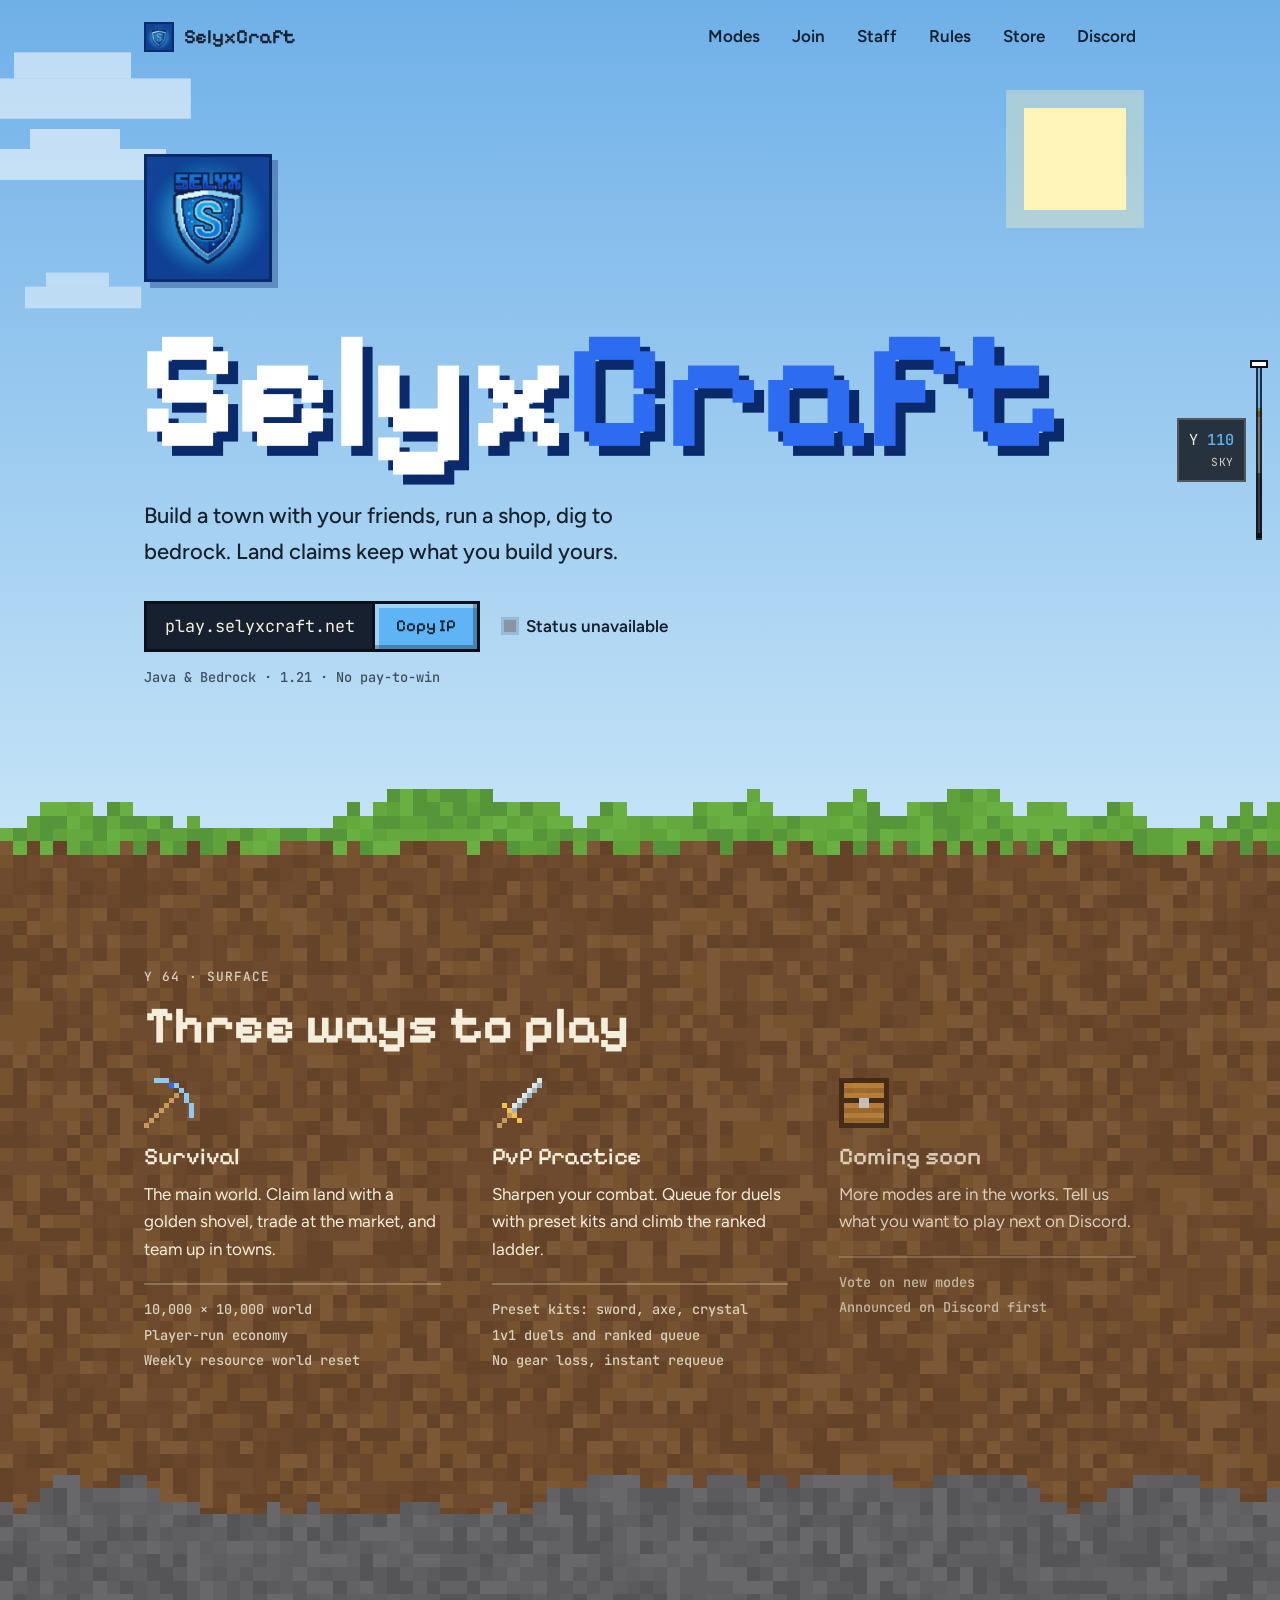
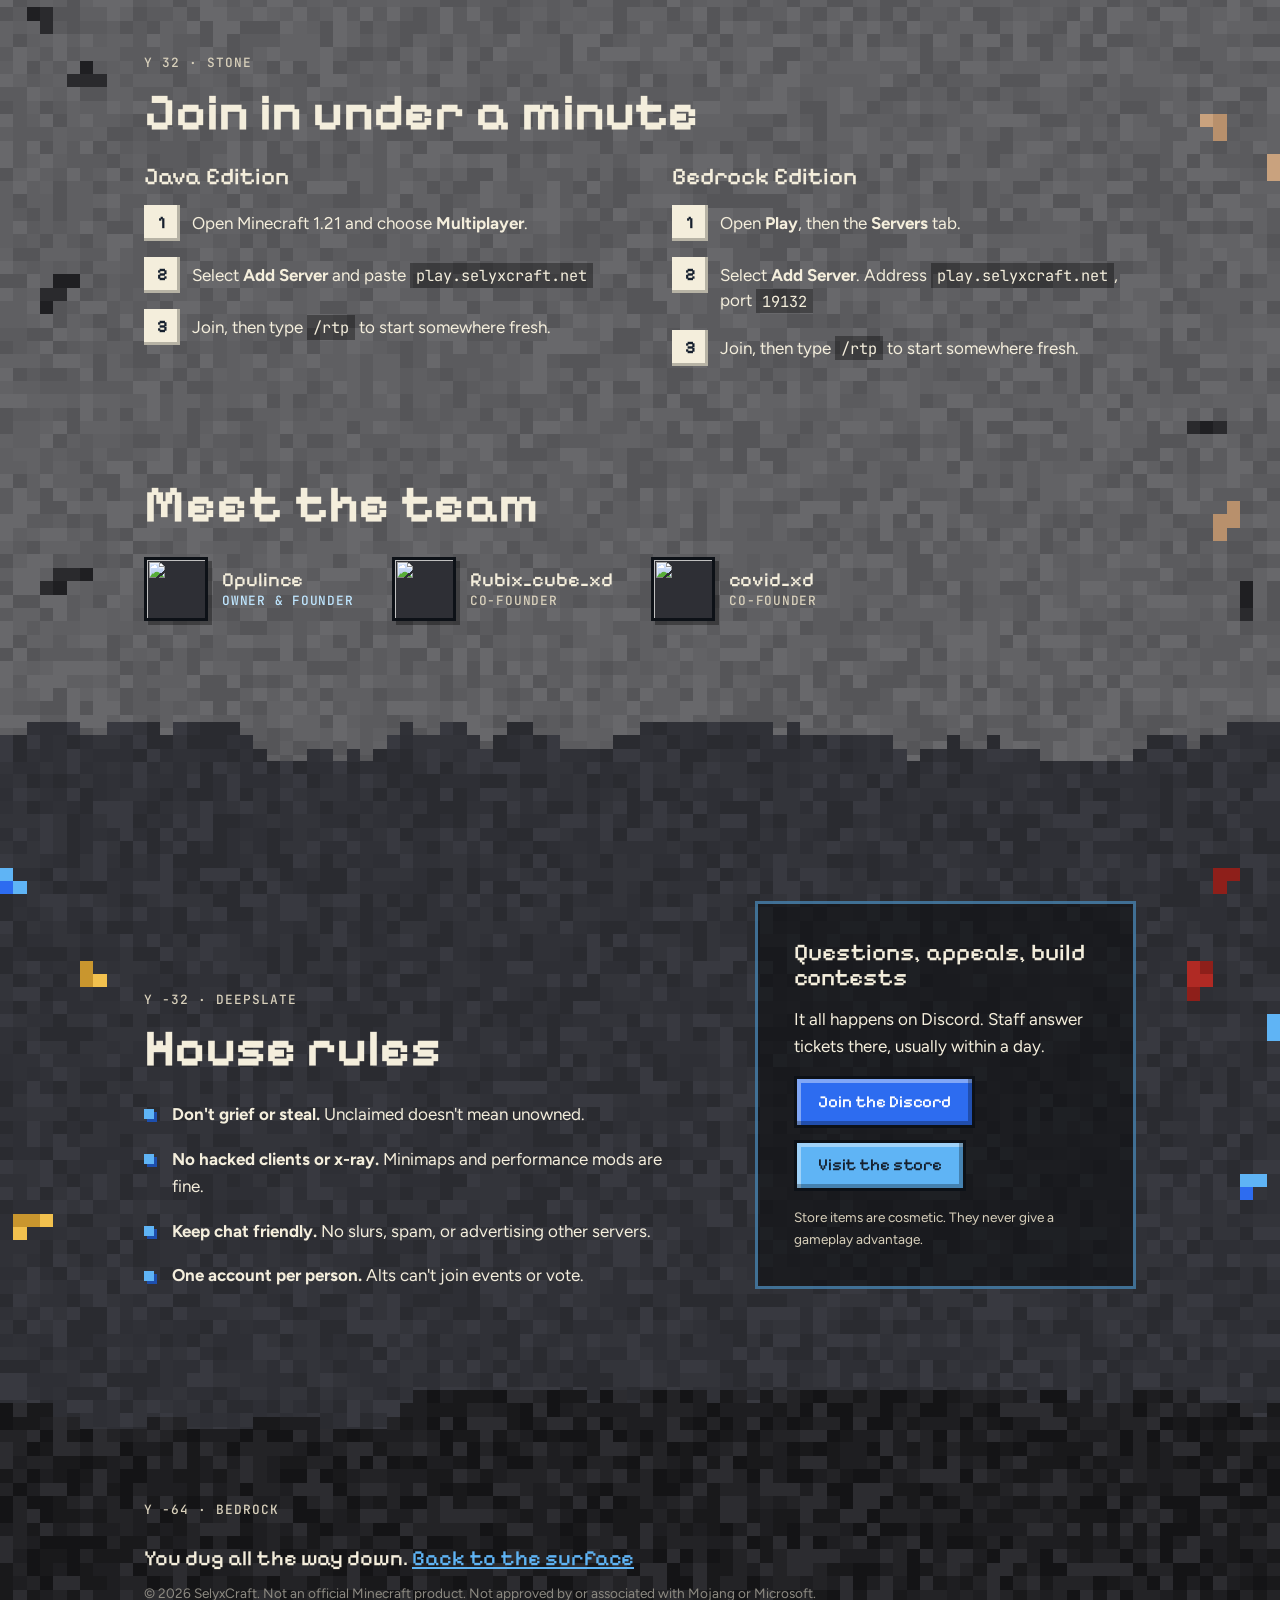
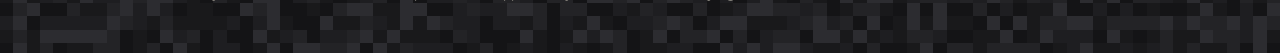
==== index.html @ 406d1742 "SelyxCraft website: layered dig design, modes, join steps, staff, rules, Discord and store links" ====
<!doctype html>
<html lang="en">
<head>
  <meta charset="utf-8">
  <meta name="viewport" content="width=device-width, initial-scale=1">
  <title>SelyxCraft</title>
  <meta name="description" content="SelyxCraft is a Minecraft survival server with land claims, player shops, creative plots and weekly events. Java and Bedrock.">
  <link rel="preconnect" href="https://fonts.googleapis.com">
  <link rel="preconnect" href="https://fonts.gstatic.com" crossorigin>
  <link href="https://fonts.googleapis.com/css2?family=Figtree:wght@400;500;600&family=JetBrains+Mono:wght@500&family=Pixelify+Sans:wght@500;700&display=swap" rel="stylesheet">
  <link rel="icon" href="assets/logo.webp" type="image/webp">
  <link rel="stylesheet" href="styles.css">
</head>
<body>
  <a class="skip" href="#modes">Skip to content</a>

  <aside class="depth" aria-hidden="true">
    <div class="depth-readout">
      <span class="depth-y">Y <b id="depthY">110</b></span>
      <span class="depth-name" id="depthName">Sky</span>
    </div>
    <div class="depth-track"><span class="depth-marker" id="depthMarker"></span></div>
  </aside>

  <header class="sky" data-stop="Sky" data-y-from="110" data-y-to="64">
    <div class="sun" aria-hidden="true"></div>
    <div class="cloud c1" aria-hidden="true"></div>
    <div class="cloud c2" aria-hidden="true"></div>
    <div class="cloud c3" aria-hidden="true"></div>

    <nav class="nav wrap" aria-label="Main">
      <a class="brand" href="#top"><img class="brand-logo" src="assets/logo.webp" alt="" width="28" height="28" onerror="this.replaceWith(Object.assign(document.createElement('span'),{className:'brand-block'}))">SelyxCraft</a>
      <ul>
        <li class="hide-sm"><a href="#modes">Modes</a></li>
        <li class="hide-sm"><a href="#join">Join</a></li>
        <li class="hide-sm"><a href="#staff">Staff</a></li>
        <li class="hide-sm"><a href="#rules">Rules</a></li>
        <li class="hide-sm"><a data-store href="#">Store</a></li>
        <li><a data-discord href="#">Discord</a></li>
      </ul>
    </nav>

    <div class="hero wrap" id="top">
      <img class="hero-logo" src="assets/logo.webp" alt="SelyxCraft shield logo" width="1024" height="1024">
      <h1 class="title">Selyx<span>Craft</span></h1>
      <p class="lede">Build a town with your friends, run a shop, dig to bedrock. Land claims keep what you build yours.</p>

      <div class="ip-row">
        <div class="ip" role="group" aria-label="Server address">
          <code data-ip>play.selyxcraft.net</code>
          <button class="btn btn-diamond" data-copy type="button">Copy IP</button>
        </div>
        <p class="status" id="status"><span class="dot" aria-hidden="true"></span><span id="statusText">Checking server…</span></p>
      </div>
      <p class="meta">Java &amp; Bedrock · 1.21 · No pay-to-win</p>
    </div>
  </header>

  <main>
    <section class="layer" data-layer="dirt" data-stop="Grass &amp; dirt" data-y-from="64" data-y-to="56" id="modes">
      <div class="wrap">
        <p class="eyebrow">Y 64 · Surface</p>
        <h2>Three ways to play</h2>
        <div class="modes">
          <article class="mode">
            <canvas class="icon" data-icon="pick" width="10" height="10" aria-hidden="true"></canvas>
            <h3>Survival</h3>
            <p>The main world. Claim land with a golden shovel, trade at the market, and team up in towns.</p>
            <ul class="facts">
              <li>10,000 × 10,000 world</li>
              <li>Player-run economy</li>
              <li>Weekly resource world reset</li>
            </ul>
          </article>
          <article class="mode">
            <canvas class="icon" data-icon="sword" width="10" height="10" aria-hidden="true"></canvas>
            <h3>PvP Practice</h3>
            <p>Sharpen your combat. Queue for duels with preset kits and climb the ranked ladder.</p>
            <ul class="facts">
              <li>Preset kits: sword, axe, crystal</li>
              <li>1v1 duels and ranked queue</li>
              <li>No gear loss, instant requeue</li>
            </ul>
          </article>
          <article class="mode mode-soon">
            <canvas class="icon" data-icon="chest" width="10" height="10" aria-hidden="true"></canvas>
            <h3>Coming soon</h3>
            <p>More modes are in the works. Tell us what you want to play next on Discord.</p>
            <ul class="facts">
              <li>Vote on new modes</li>
              <li>Announced on Discord first</li>
            </ul>
          </article>
        </div>
      </div>
    </section>

    <section class="layer" data-layer="stone" data-stop="Stone" data-y-from="56" data-y-to="0" id="join">
      <div class="wrap">
        <p class="eyebrow">Y 32 · Stone</p>
        <h2>Join in under a minute</h2>
        <div class="join">
          <div class="edition">
            <h3>Java Edition</h3>
            <ol class="steps">
              <li><span>Open Minecraft 1.21 and choose <strong>Multiplayer</strong>.</span></li>
              <li><span>Select <strong>Add Server</strong> and paste <code data-ip>play.selyxcraft.net</code></span></li>
              <li><span>Join, then type <code>/rtp</code> to start somewhere fresh.</span></li>
            </ol>
          </div>
          <div class="edition">
            <h3>Bedrock Edition</h3>
            <ol class="steps">
              <li><span>Open <strong>Play</strong>, then the <strong>Servers</strong> tab.</span></li>
              <li><span>Select <strong>Add Server</strong>. Address <code data-ip>play.selyxcraft.net</code>, port <code data-port>19132</code></span></li>
              <li><span>Join, then type <code>/rtp</code> to start somewhere fresh.</span></li>
            </ol>
          </div>
        </div>

        <div class="staff" id="staff">
          <h2>Meet the team</h2>
          <ul class="staff-list" id="staffList"></ul>
        </div>
      </div>
    </section>

    <section class="layer" data-layer="deepslate" data-stop="Deepslate" data-y-from="0" data-y-to="-59" id="rules">
      <div class="wrap rules-grid">
        <div>
          <p class="eyebrow">Y -32 · Deepslate</p>
          <h2>House rules</h2>
          <ul class="rules">
            <li><strong>Don't grief or steal.</strong> Unclaimed doesn't mean unowned.</li>
            <li><strong>No hacked clients or x-ray.</strong> Minimaps and performance mods are fine.</li>
            <li><strong>Keep chat friendly.</strong> No slurs, spam, or advertising other servers.</li>
            <li><strong>One account per person.</strong> Alts can't join events or vote.</li>
          </ul>
        </div>
        <div class="discord">
          <h3>Questions, appeals, build contests</h3>
          <p>It all happens on Discord. Staff answer tickets there, usually within a day.</p>
          <p class="discord-count" id="discordCount" hidden></p>
          <div class="cta-row">
            <a class="btn btn-gold" data-discord href="#">Join the Discord</a>
            <a class="btn btn-diamond" data-store href="#">Visit the store</a>
          </div>
          <p class="store-note">Store items are cosmetic. They never give a gameplay advantage.</p>
        </div>
      </div>
    </section>
  </main>

  <footer class="layer" data-layer="bedrock" data-stop="Bedrock" data-y-from="-59" data-y-to="-64">
    <div class="wrap footer">
      <p class="eyebrow">Y -64 · Bedrock</p>
      <p class="bottom">You dug all the way down. <a href="#top">Back to the surface</a></p>
      <p class="legal">© 2026 SelyxCraft. Not an official Minecraft product. Not approved by or associated with Mojang or Microsoft.</p>
    </div>
  </footer>

  <script src="script.js"></script>
</body>
</html>
---- styles.css ----
:root {
  --sky-top: #6fb0e8;
  --sky-bottom: #c4e3f7;
  --ink: #16202e;
  --cream: #f4eedc;
  --cream-dim: #d9d1bc;
  --grass: #5fa23a;
  --dirt: #6e4b2e;
  --stone: #5b5b5e;
  --deepslate: #2e2f35;
  --bedrock: #19191b;
  --diamond: #5fb4f5;
  --gold: #2d6cf0;
  --ice: #bfe6ff;
  --navy: #0b2a6b;

  --f-display: "Pixelify Sans", ui-monospace, monospace;
  --f-body: "Figtree", system-ui, sans-serif;
  --f-mono: "JetBrains Mono", ui-monospace, monospace;

  --cell: calc(100vw / 96);
  --gutter: clamp(16px, 5vw, 64px);
}

*, *::before, *::after { box-sizing: border-box; }

html { scroll-behavior: smooth; }

body {
  margin: 0;
  background: var(--bedrock);
  color: var(--cream);
  font: 400 1.0625rem/1.6 var(--f-body);
  -webkit-font-smoothing: antialiased;
  overflow-x: hidden;
}

h1, h2, h3 { font-family: var(--f-display); font-weight: 700; line-height: 1.05; margin: 0; }
h2 { font-size: clamp(2rem, 5vw, 3.25rem); margin-bottom: 1.5rem; }
h3 { font-size: 1.5rem; font-weight: 500; }
p { margin: 0; }
a { color: inherit; }
code {
  font-family: var(--f-mono);
  font-size: 0.9em;
  background: rgba(0, 0, 0, 0.35);
  padding: 0.1em 0.4em;
  white-space: nowrap;
}

:focus-visible { outline: 3px solid var(--ice); outline-offset: 3px; }

.wrap { width: min(1120px, 100%); margin-inline: auto; padding-inline: var(--gutter); }

.skip {
  position: absolute; left: 12px; top: -60px; z-index: 50;
  background: var(--ice); color: var(--ink); padding: 8px 14px; font-weight: 600;
}
.skip:focus { top: 12px; }

/* ---------- Buttons: flat block with a pixel bevel ---------- */
.btn {
  display: inline-block;
  font: 500 1.05rem/1 var(--f-display);
  color: var(--ink);
  text-decoration: none;
  padding: 0.85em 1.25em;
  border: 3px solid #0d1117;
  cursor: pointer;
  box-shadow: inset -4px -4px 0 rgba(0, 0, 0, 0.28), inset 4px 4px 0 rgba(255, 255, 255, 0.4);
  transition: filter 0.12s;
}
.btn:hover { filter: brightness(1.08); }
.btn:active { box-shadow: inset 4px 4px 0 rgba(0, 0, 0, 0.28), inset -4px -4px 0 rgba(255, 255, 255, 0.25); }
.btn-diamond { background: var(--diamond); }
.btn-gold { background: var(--gold); color: #fff; }

/* ---------- Sky / hero ---------- */
.sky {
  position: relative;
  min-height: 92vh;
  min-height: 92svh;
  display: flex;
  flex-direction: column;
  color: var(--ink);
  background: linear-gradient(to bottom, var(--sky-top), var(--sky-bottom));
  overflow: hidden;
  padding-bottom: calc(var(--cell) * 6);
}

.nav {
  position: relative; z-index: 2;
  display: flex; align-items: center; justify-content: space-between;
  padding-block: 22px;
}
.nav ul { display: flex; gap: clamp(14px, 3vw, 32px); list-style: none; margin: 0; padding: 0; }
.nav a { font-weight: 600; text-decoration: none; }
.nav ul a:hover { text-decoration: underline; text-underline-offset: 4px; text-decoration-thickness: 2px; }
.brand { display: flex; align-items: center; gap: 10px; font: 700 1.25rem var(--f-display); }
.brand-logo { width: 30px; height: 30px; border: 2px solid var(--navy); }

.hero-logo {
  display: block;
  width: clamp(88px, 10vw, 132px); height: auto;
  border: 3px solid var(--navy);
  box-shadow: 6px 6px 0 rgba(11, 42, 107, 0.35);
  margin-bottom: 1.25rem;
}
.brand-block {
  width: 20px; height: 20px;
  background: linear-gradient(to bottom, var(--grass) 0 35%, var(--dirt) 35%);
  box-shadow: inset -3px -3px 0 rgba(0, 0, 0, 0.25);
}

.hero { position: relative; z-index: 2; margin-block: auto; padding-block: 5vh 3vh; }

.title {
  font-size: clamp(3.75rem, 14vw, 10.5rem);
  letter-spacing: -0.01em;
  color: #fff;
  text-shadow: 0.06em 0.06em 0 var(--navy);
  margin-left: -0.04em;
}
.title span { color: var(--gold); text-shadow: 0.06em 0.06em 0 var(--navy); }

.lede { font-size: clamp(1.125rem, 2.2vw, 1.375rem); font-weight: 500; max-width: 34ch; margin-top: 1.25rem; }

.ip-row { display: flex; flex-wrap: wrap; align-items: center; gap: 14px 24px; margin-top: 2rem; }
.ip { display: flex; border: 3px solid #0d1117; background: var(--ink); }
.ip code {
  background: none; color: var(--cream);
  font-size: 1.05rem;
  padding: 0 1.1rem;
  display: flex; align-items: center;
}
.ip .btn { border-width: 0 0 0 3px; }

.status { display: flex; align-items: center; gap: 10px; font-weight: 600; }
.dot { width: 12px; height: 12px; background: #8a94a3; box-shadow: 0 0 0 3px rgba(22, 32, 46, 0.15); }
.status[data-state="online"] .dot { background: #3fd26b; animation: blink 2s steps(2, jump-none) infinite; }
.status[data-state="offline"] .dot { background: #e0584f; }
@keyframes blink { 50% { opacity: 0.35; } }

.meta { margin-top: 1rem; font: 500 0.85rem var(--f-mono); opacity: 0.75; }

.sun {
  position: absolute; top: 12vh; right: 12vw;
  width: clamp(56px, 8vw, 104px); aspect-ratio: 1;
  background: #fff4b8;
  box-shadow: 0 0 0 clamp(8px, 1.4vw, 18px) rgba(255, 244, 184, 0.35);
}

.cloud {
  position: absolute; left: 0;
  width: clamp(110px, 13vw, 190px); height: clamp(20px, 2.4vw, 34px);
  background: rgba(255, 255, 255, 0.55);
  animation: drift linear infinite;
}
.cloud::before {
  content: ""; position: absolute; left: 18%; top: -65%;
  width: 54%; height: 65%; background: inherit;
}
.c1 { top: 18%; animation-duration: 140s; animation-delay: -30s; }
.c2 { top: 34%; transform: scale(0.7); animation-duration: 190s; animation-delay: -120s; opacity: 0.8; }
.c3 { top: 10%; transform: scale(1.3); animation-duration: 110s; animation-delay: -80s; }
@keyframes drift { from { translate: -260px 0; } to { translate: 100vw 0; } }

/* ---------- Underground layers (textures painted by script.js) ---------- */
.layer {
  position: relative;
  background-repeat: no-repeat;
  background-size: 100% auto;
  image-rendering: pixelated;
  padding-block: clamp(72px, 11vw, 140px);
}
.layer > .wrap { image-rendering: auto; }
[data-layer="dirt"] { background-color: var(--dirt); }
[data-layer="stone"] { background-color: var(--stone); }
[data-layer="deepslate"] { background-color: var(--deepslate); }
[data-layer="bedrock"] { background-color: var(--bedrock); padding-block: 72px 48px; }

.edge {
  position: absolute; left: 0; top: 1px;
  width: 100%; height: auto;
  transform: translateY(-100%);
  image-rendering: pixelated;
  pointer-events: none;
}

.eyebrow {
  font: 500 0.8rem var(--f-mono);
  letter-spacing: 0.08em;
  text-transform: uppercase;
  color: var(--cream-dim);
  margin-bottom: 0.9rem;
}

/* Modes */
.modes { display: grid; grid-template-columns: repeat(3, 1fr); gap: clamp(28px, 4vw, 56px); }
.mode { display: flex; flex-direction: column; gap: 0.75rem; }
.icon { width: 50px; height: 50px; image-rendering: pixelated; margin-bottom: 0.25rem; }
.mode p { max-width: 34ch; }
.facts { list-style: none; margin: 0.5rem 0 0; padding: 0.75rem 0 0; border-top: 2px solid rgba(244, 238, 220, 0.25); }
.facts li { font: 500 0.85rem/1.9 var(--f-mono); color: var(--cream-dim); }

/* Join */
.join { display: grid; grid-template-columns: 1fr 1fr; gap: clamp(28px, 5vw, 72px); }
.edition h3 { margin-bottom: 1rem; }
.steps { list-style: none; counter-reset: step; margin: 0; padding: 0; display: grid; gap: 1rem; }
.steps li { counter-increment: step; display: grid; grid-template-columns: 2.25rem 1fr; gap: 0.75rem; align-items: start; line-height: 1.5; }
.steps li::before {
  content: counter(step);
  font: 700 1.1rem/2.25rem var(--f-display);
  text-align: center;
  width: 2.25rem; height: 2.25rem;
  background: var(--cream); color: var(--ink);
  box-shadow: inset -3px -3px 0 rgba(0, 0, 0, 0.25);
}
.steps li > span { padding-top: 0.35rem; }

.mode-soon { opacity: 0.8; }

/* Staff */
.staff { margin-top: clamp(64px, 9vw, 112px); }
.staff-list { list-style: none; margin: 0; padding: 0; display: flex; flex-wrap: wrap; gap: clamp(20px, 3vw, 40px); }
.staff-card { display: flex; align-items: center; gap: 14px; }
.staff-card img {
  width: 64px; height: 64px;
  image-rendering: pixelated;
  border: 3px solid #0d1117;
  box-shadow: 4px 4px 0 rgba(0, 0, 0, 0.35);
  background: var(--deepslate);
}
.staff-name { font: 500 1.25rem/1.2 var(--f-display); }
.staff-role { font: 500 0.8rem var(--f-mono); color: var(--cream-dim); text-transform: uppercase; letter-spacing: 0.06em; }
.staff-card[data-owner] .staff-role { color: var(--ice); }

/* Rules */
.rules-grid { display: grid; grid-template-columns: 1.4fr 1fr; gap: clamp(36px, 6vw, 96px); align-items: end; }
.rules { list-style: none; margin: 0; padding: 0; display: grid; gap: 1.1rem; }
.rules li { position: relative; padding-left: 1.75rem; max-width: 52ch; }
.rules li::before {
  content: ""; position: absolute; left: 0; top: 0.5em;
  width: 10px; height: 10px; background: var(--diamond);
  box-shadow: 3px 3px 0 #1d4fae;
}
.discord {
  background: rgba(10, 11, 14, 0.55);
  border: 3px solid rgba(95, 180, 245, 0.55);
  padding: clamp(24px, 3vw, 36px);
  display: grid; gap: 1rem; justify-items: start;
}

.cta-row { display: flex; flex-wrap: wrap; gap: 12px; }
.discord-count { font: 500 0.9rem var(--f-mono); color: var(--diamond); }
.store-note { font-size: 0.85rem; color: var(--cream-dim); }

/* Footer */
.footer { display: grid; gap: 0.75rem; }
.bottom { font: 500 1.35rem var(--f-display); }
.bottom a { color: var(--diamond); }
.legal { font-size: 0.85rem; color: #8d8a82; }

/* ---------- Depth meter ---------- */
.depth {
  position: fixed; right: 18px; top: 50%; z-index: 20;
  transform: translateY(-50%);
  display: flex; align-items: center; gap: 10px;
  pointer-events: none;
}
.depth-readout {
  display: grid; justify-items: end; gap: 2px;
  font-family: var(--f-mono);
  background: rgba(13, 17, 23, 0.82);
  color: var(--cream);
  padding: 8px 10px;
  border: 2px solid rgba(244, 238, 220, 0.2);
}
.depth-y { font-size: 0.95rem; }
.depth-y b { color: var(--diamond); font-weight: 500; display: inline-block; min-width: 3ch; text-align: right; }
.depth-name { font-size: 0.7rem; color: var(--cream-dim); text-transform: uppercase; letter-spacing: 0.06em; }
.depth-track {
  position: relative; width: 6px; height: 180px;
  background: linear-gradient(to bottom,
    #6fb0e8 0 26%, var(--grass) 26% 28%, #7a5534 28% 31%,
    #77777a 31% 63%, #3b3c44 63% 97%, #0e0e10 97%);
  border: 2px solid rgba(13, 17, 23, 0.8);
}
.depth-marker {
  position: absolute; left: -6px; top: 0;
  width: 14px; height: 4px; background: #fff;
  box-shadow: 0 0 0 2px #0d1117;
}

/* ---------- Responsive ---------- */
@media (max-width: 1240px) {
  .depth { right: 10px; }
  .depth-track { display: none; }
}
@media (max-width: 860px) {
  .modes, .join, .rules-grid { grid-template-columns: 1fr; }
  .depth { display: none; }
}
@media (max-width: 560px) {
  .hide-sm { display: none; }
  .ip { width: 100%; }
  .ip code { flex: 1; padding: 0.85rem; font-size: 0.95rem; }
  .sun { top: 90px; right: 20px; }
  .c1 { top: 24%; }
  .c2 { display: none; }
  .c3 { top: 15%; }
}

@media (prefers-reduced-motion: reduce) {
  html { scroll-behavior: auto; }
  .cloud, .status .dot { animation: none !important; }
  .btn { transition: none; }
}
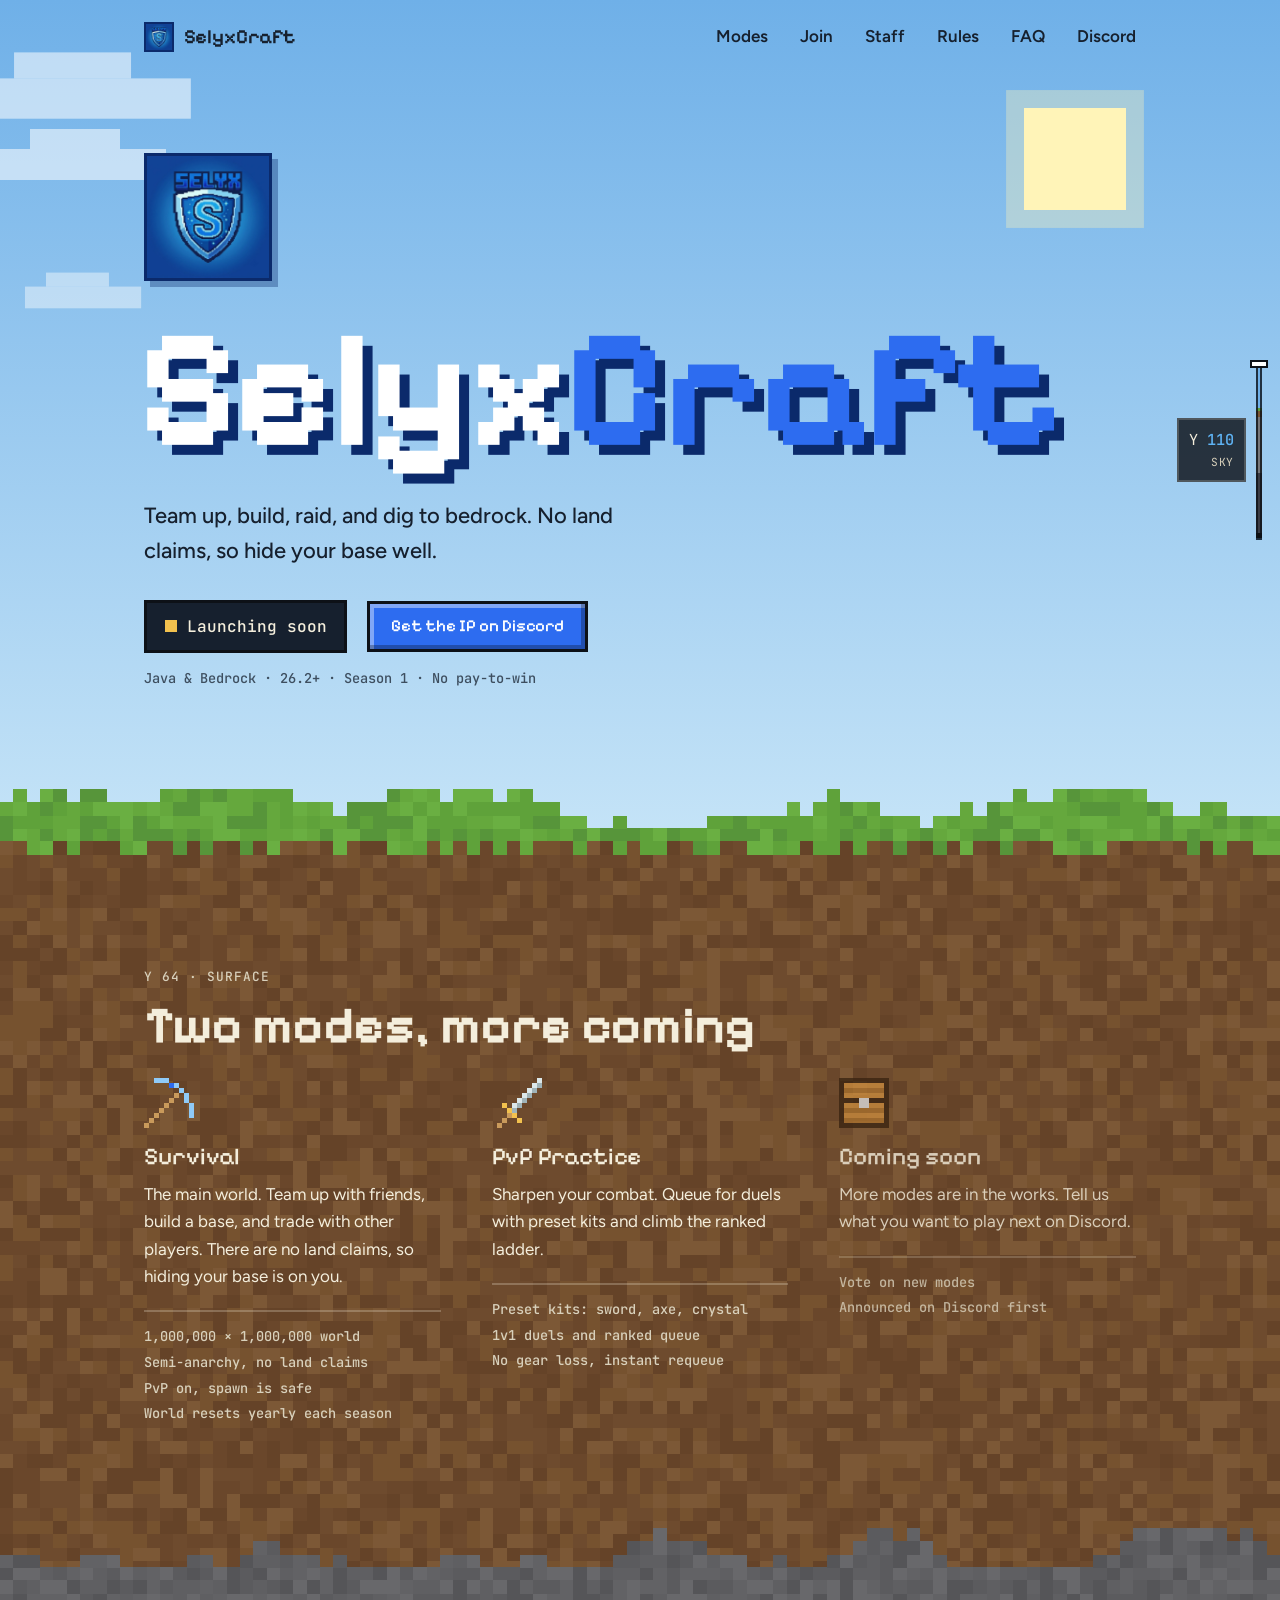
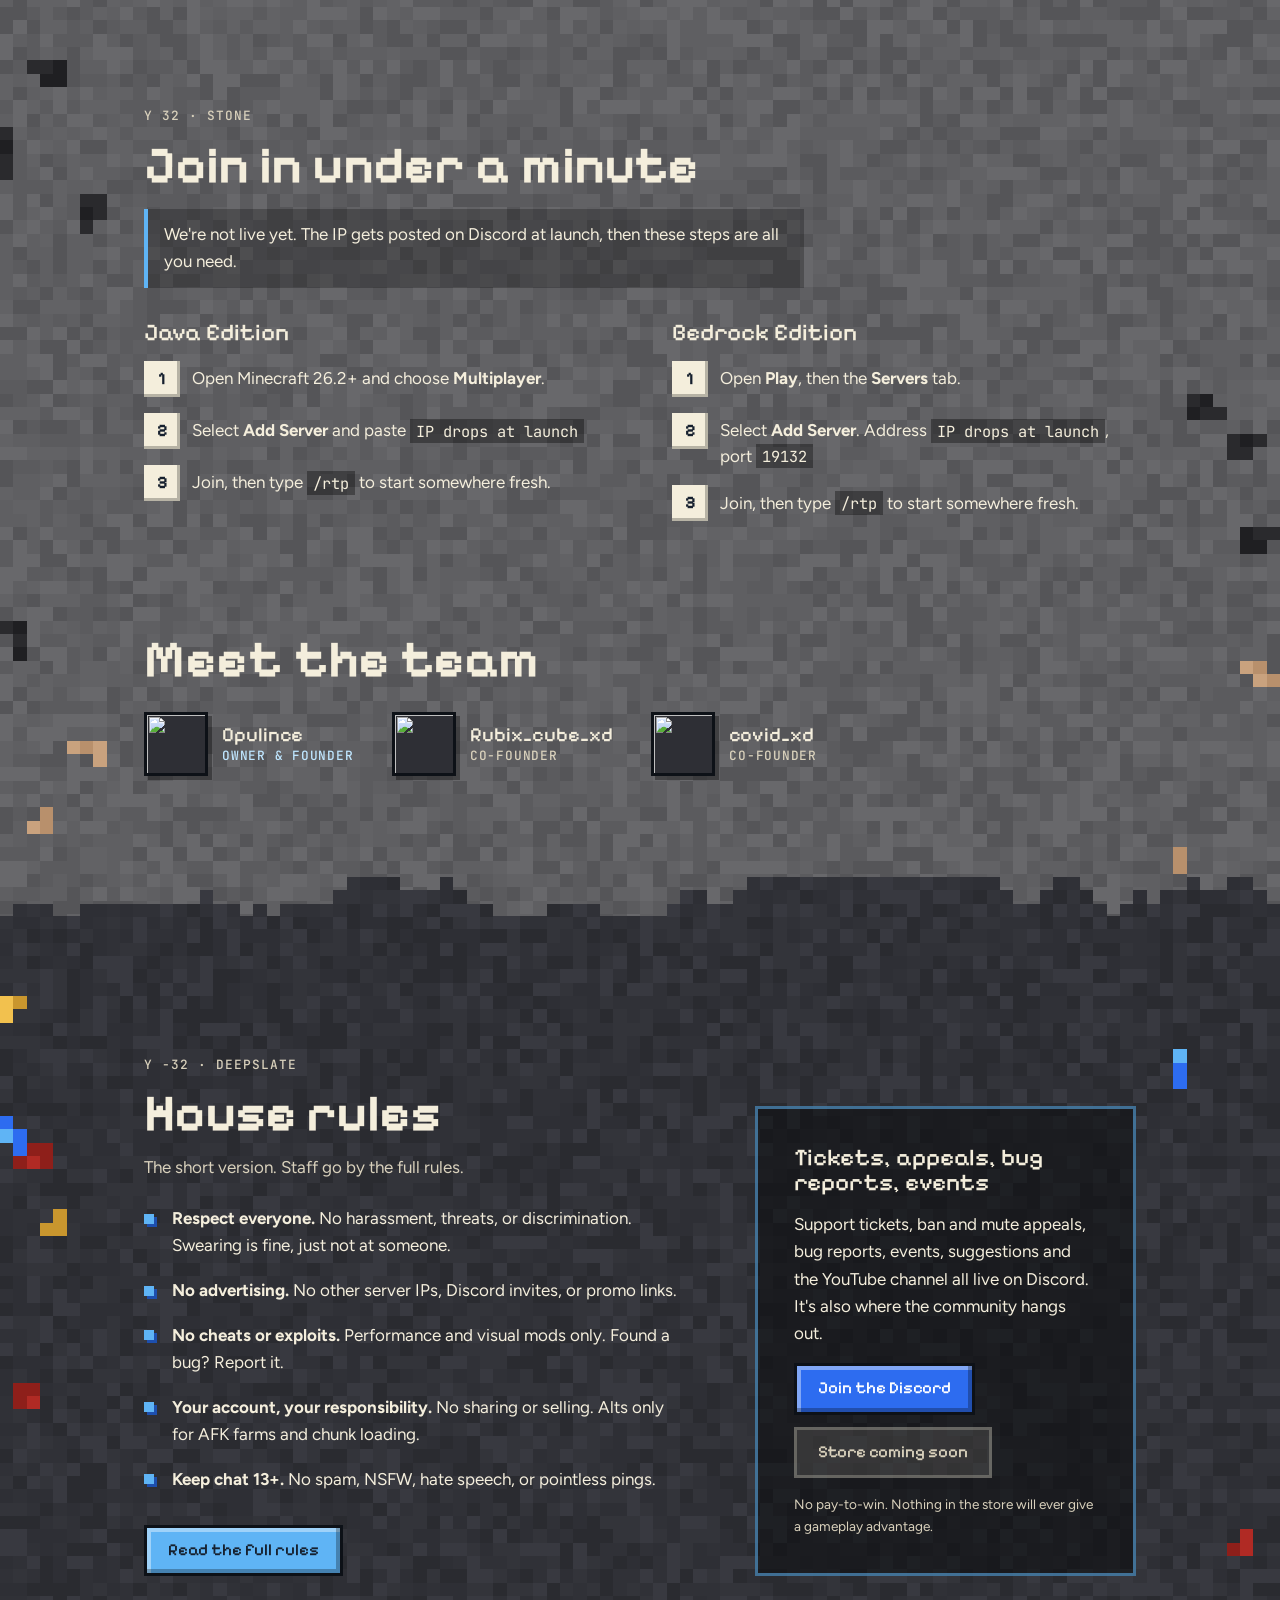
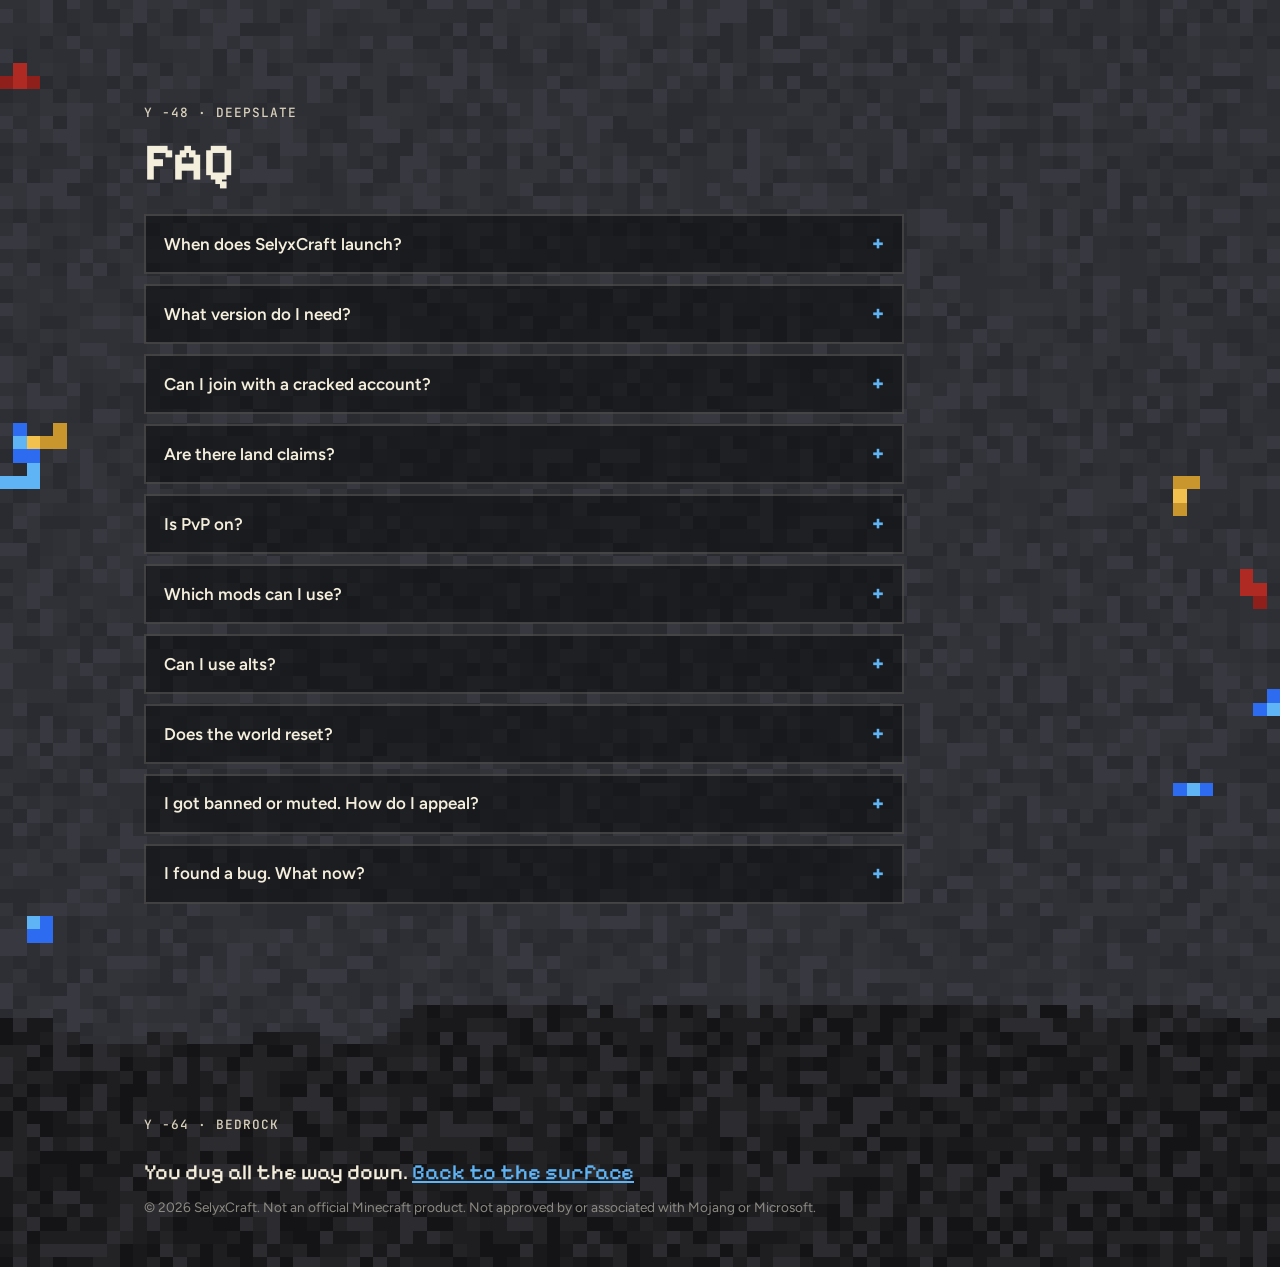
==== commit 30d02439: "Align site with the real server: pre-launch mode, rules page, FAQ - Add launched/version/season/stor" ====
--- a/index.html
+++ b/index.html
@@ -4,7 +4,7 @@
   <meta charset="utf-8">
   <meta name="viewport" content="width=device-width, initial-scale=1">
   <title>SelyxCraft</title>
-  <meta name="description" content="SelyxCraft is a Minecraft survival server with land claims, player shops, creative plots and weekly events. Java and Bedrock.">
+  <meta name="description" content="SelyxCraft is a semi-anarchy Minecraft survival server with teams, PvP Practice and yearly seasons. Java and Bedrock.">
   <link rel="preconnect" href="https://fonts.googleapis.com">
   <link rel="preconnect" href="https://fonts.gstatic.com" crossorigin>
   <link href="https://fonts.googleapis.com/css2?family=Figtree:wght@400;500;600&family=JetBrains+Mono:wght@500&family=Pixelify+Sans:wght@500;700&display=swap" rel="stylesheet">
@@ -34,7 +34,8 @@
         <li class="hide-sm"><a href="#modes">Modes</a></li>
         <li class="hide-sm"><a href="#join">Join</a></li>
         <li class="hide-sm"><a href="#staff">Staff</a></li>
-        <li class="hide-sm"><a href="#rules">Rules</a></li>
+        <li class="hide-sm"><a href="rules.html">Rules</a></li>
+        <li class="hide-sm"><a href="#faq">FAQ</a></li>
         <li class="hide-sm"><a data-store href="#">Store</a></li>
         <li><a data-discord href="#">Discord</a></li>
       </ul>
@@ -43,16 +44,21 @@
     <div class="hero wrap" id="top">
       <img class="hero-logo" src="assets/logo.webp" alt="SelyxCraft shield logo" width="1024" height="1024">
       <h1 class="title">Selyx<span>Craft</span></h1>
-      <p class="lede">Build a town with your friends, run a shop, dig to bedrock. Land claims keep what you build yours.</p>
-
-      <div class="ip-row">
+      <p class="lede">Team up, build, raid, and dig to bedrock. No land claims, so hide your base well.</p>
+
+      <div class="prelaunch" data-prelaunch>
+        <p class="prelaunch-tag"><span class="dot" aria-hidden="true"></span>Launching soon</p>
+        <a class="btn btn-gold" data-discord href="#">Get the IP on Discord</a>
+      </div>
+
+      <div class="ip-row" data-live hidden>
         <div class="ip" role="group" aria-label="Server address">
-          <code data-ip>play.selyxcraft.net</code>
+          <code data-ip>IP drops at launch</code>
           <button class="btn btn-diamond" data-copy type="button">Copy IP</button>
         </div>
         <p class="status" id="status"><span class="dot" aria-hidden="true"></span><span id="statusText">Checking server…</span></p>
       </div>
-      <p class="meta">Java &amp; Bedrock · 1.21 · No pay-to-win</p>
+      <p class="meta">Java &amp; Bedrock · <span data-version>26.2+</span> · <span data-season>Season 1</span> · No pay-to-win</p>
     </div>
   </header>
 
@@ -60,16 +66,17 @@
     <section class="layer" data-layer="dirt" data-stop="Grass &amp; dirt" data-y-from="64" data-y-to="56" id="modes">
       <div class="wrap">
         <p class="eyebrow">Y 64 · Surface</p>
-        <h2>Three ways to play</h2>
+        <h2>Two modes, more coming</h2>
         <div class="modes">
           <article class="mode">
             <canvas class="icon" data-icon="pick" width="10" height="10" aria-hidden="true"></canvas>
             <h3>Survival</h3>
-            <p>The main world. Claim land with a golden shovel, trade at the market, and team up in towns.</p>
+            <p>The main world. Team up with friends, build a base, and trade with other players. There are no land claims, so hiding your base is on you.</p>
             <ul class="facts">
-              <li>10,000 × 10,000 world</li>
-              <li>Player-run economy</li>
-              <li>Weekly resource world reset</li>
+              <li>1,000,000 × 1,000,000 world</li>
+              <li>Semi-anarchy, no land claims</li>
+              <li>PvP on, spawn is safe</li>
+              <li>World resets yearly each season</li>
             </ul>
           </article>
           <article class="mode">
@@ -99,12 +106,13 @@
       <div class="wrap">
         <p class="eyebrow">Y 32 · Stone</p>
         <h2>Join in under a minute</h2>
+        <p class="prelaunch-note" data-prelaunch>We're not live yet. The IP gets posted on Discord at launch, then these steps are all you need.</p>
         <div class="join">
           <div class="edition">
             <h3>Java Edition</h3>
             <ol class="steps">
-              <li><span>Open Minecraft 1.21 and choose <strong>Multiplayer</strong>.</span></li>
-              <li><span>Select <strong>Add Server</strong> and paste <code data-ip>play.selyxcraft.net</code></span></li>
+              <li><span>Open Minecraft <span data-version>26.2+</span> and choose <strong>Multiplayer</strong>.</span></li>
+              <li><span>Select <strong>Add Server</strong> and paste <code data-ip>IP drops at launch</code></span></li>
               <li><span>Join, then type <code>/rtp</code> to start somewhere fresh.</span></li>
             </ol>
           </div>
@@ -112,7 +120,7 @@
             <h3>Bedrock Edition</h3>
             <ol class="steps">
               <li><span>Open <strong>Play</strong>, then the <strong>Servers</strong> tab.</span></li>
-              <li><span>Select <strong>Add Server</strong>. Address <code data-ip>play.selyxcraft.net</code>, port <code data-port>19132</code></span></li>
+              <li><span>Select <strong>Add Server</strong>. Address <code data-ip>IP drops at launch</code>, port <code data-port>19132</code></span></li>
               <li><span>Join, then type <code>/rtp</code> to start somewhere fresh.</span></li>
             </ol>
           </div>
@@ -130,22 +138,72 @@
         <div>
           <p class="eyebrow">Y -32 · Deepslate</p>
           <h2>House rules</h2>
+          <p class="rules-lede">The short version. Staff go by the full rules.</p>
           <ul class="rules">
-            <li><strong>Don't grief or steal.</strong> Unclaimed doesn't mean unowned.</li>
-            <li><strong>No hacked clients or x-ray.</strong> Minimaps and performance mods are fine.</li>
-            <li><strong>Keep chat friendly.</strong> No slurs, spam, or advertising other servers.</li>
-            <li><strong>One account per person.</strong> Alts can't join events or vote.</li>
+            <li><strong>Respect everyone.</strong> No harassment, threats, or discrimination. Swearing is fine, just not at someone.</li>
+            <li><strong>No advertising.</strong> No other server IPs, Discord invites, or promo links.</li>
+            <li><strong>No cheats or exploits.</strong> Performance and visual mods only. Found a bug? Report it.</li>
+            <li><strong>Your account, your responsibility.</strong> No sharing or selling. Alts only for AFK farms and chunk loading.</li>
+            <li><strong>Keep chat 13+.</strong> No spam, NSFW, hate speech, or pointless pings.</li>
           </ul>
+          <a class="btn btn-diamond rules-link" href="rules.html">Read the full rules</a>
         </div>
         <div class="discord">
-          <h3>Questions, appeals, build contests</h3>
-          <p>It all happens on Discord. Staff answer tickets there, usually within a day.</p>
+          <h3>Tickets, appeals, bug reports, events</h3>
+          <p>Support tickets, ban and mute appeals, bug reports, events, suggestions and the YouTube channel all live on Discord. It's also where the community hangs out.</p>
           <p class="discord-count" id="discordCount" hidden></p>
           <div class="cta-row">
             <a class="btn btn-gold" data-discord href="#">Join the Discord</a>
             <a class="btn btn-diamond" data-store href="#">Visit the store</a>
           </div>
-          <p class="store-note">Store items are cosmetic. They never give a gameplay advantage.</p>
+          <p class="store-note">No pay-to-win. Nothing in the store will ever give a gameplay advantage.</p>
+        </div>
+      </div>
+
+      <div class="wrap faq" id="faq">
+        <p class="eyebrow">Y -48 · Deepslate</p>
+        <h2>FAQ</h2>
+        <div class="faq-list">
+          <details data-prelaunch>
+            <summary>When does SelyxCraft launch?</summary>
+            <p>Soon. The launch date and server IP get announced on <a data-discord href="#">Discord</a> first, so join there to catch it.</p>
+          </details>
+          <details>
+            <summary>What version do I need?</summary>
+            <p>Java Edition <span data-version>26.2+</span>. Bedrock Edition is supported too.</p>
+          </details>
+          <details>
+            <summary>Can I join with a cracked account?</summary>
+            <p>Yes. Cracked (non-premium) accounts are allowed.</p>
+          </details>
+          <details>
+            <summary>Are there land claims?</summary>
+            <p>No. Survival is semi-anarchy: raiding and stealing are part of the game, so hide your base well. Serious griefing is still punished, see <a href="rules.html#r1-4">rule 1.4</a>.</p>
+          </details>
+          <details>
+            <summary>Is PvP on?</summary>
+            <p>Yes, everywhere except spawn. Spawn is a safe zone.</p>
+          </details>
+          <details>
+            <summary>Which mods can I use?</summary>
+            <p>Performance and visual mods only, like Sodium, Iris, or shaders. Minimaps, x-ray, and anything else that gives an advantage are banned. Full list under <a href="rules.html#r4-1">rule 4.1</a>.</p>
+          </details>
+          <details>
+            <summary>Can I use alts?</summary>
+            <p>Only for AFK farms or keeping chunks loaded. Using an alt for anything else, including dodging a punishment, isn't allowed. See <a href="rules.html#r5">rule 5</a>.</p>
+          </details>
+          <details>
+            <summary>Does the world reset?</summary>
+            <p>Once a year, when a new season starts. The world and economy are wiped. Purchased ranks and cosmetics carry over.</p>
+          </details>
+          <details>
+            <summary>I got banned or muted. How do I appeal?</summary>
+            <p>Open a ticket on <a data-discord href="#">Discord</a>. Staff review every appeal, and their decision is final.</p>
+          </details>
+          <details>
+            <summary>I found a bug. What now?</summary>
+            <p>Report it on <a data-discord href="#">Discord</a> instead of using it. Abusing bugs is against <a href="rules.html#r4-6">rule 4.6</a>.</p>
+          </details>
         </div>
       </div>
     </section>
--- a/styles.css
+++ b/styles.css
@@ -24,6 +24,8 @@
 
 *, *::before, *::after { box-sizing: border-box; }
 
+[hidden] { display: none !important; }
+
 html { scroll-behavior: smooth; }
 
 body {
@@ -74,6 +76,14 @@
 .btn:active { box-shadow: inset 4px 4px 0 rgba(0, 0, 0, 0.28), inset -4px -4px 0 rgba(255, 255, 255, 0.25); }
 .btn-diamond { background: var(--diamond); }
 .btn-gold { background: var(--gold); color: #fff; }
+.btn-disabled, .btn-disabled:hover {
+  background: rgba(244, 238, 220, 0.12);
+  color: var(--cream-dim);
+  border-color: rgba(244, 238, 220, 0.25);
+  box-shadow: none;
+  cursor: default;
+  filter: none;
+}
 
 /* ---------- Sky / hero ---------- */
 .sky {
@@ -140,6 +150,16 @@
 .status[data-state="online"] .dot { background: #3fd26b; animation: blink 2s steps(2, jump-none) infinite; }
 .status[data-state="offline"] .dot { background: #e0584f; }
 @keyframes blink { 50% { opacity: 0.35; } }
+
+.prelaunch { display: flex; flex-wrap: wrap; align-items: center; gap: 14px 20px; margin-top: 2rem; }
+.prelaunch-tag {
+  display: flex; align-items: center; gap: 10px;
+  font: 500 1rem var(--f-mono);
+  background: var(--ink); color: var(--cream);
+  border: 3px solid #0d1117;
+  padding: 0.8em 1.1em;
+}
+.prelaunch-tag .dot { background: #f2c14e; box-shadow: none; animation: blink 2s steps(2, jump-none) infinite; }
 
 .meta { margin-top: 1rem; font: 500 0.85rem var(--f-mono); opacity: 0.75; }
 
@@ -220,6 +240,14 @@
 
 .mode-soon { opacity: 0.8; }
 
+.prelaunch-note {
+  max-width: 60ch;
+  margin: -0.5rem 0 2rem;
+  padding: 0.75rem 1rem;
+  border-left: 4px solid var(--diamond);
+  background: rgba(0, 0, 0, 0.25);
+}
+
 /* Staff */
 .staff { margin-top: clamp(64px, 9vw, 112px); }
 .staff-list { list-style: none; margin: 0; padding: 0; display: flex; flex-wrap: wrap; gap: clamp(20px, 3vw, 40px); }
@@ -244,6 +272,8 @@
   width: 10px; height: 10px; background: var(--diamond);
   box-shadow: 3px 3px 0 #1d4fae;
 }
+.rules-lede { color: var(--cream-dim); margin: -0.75rem 0 1.5rem; }
+.rules-link { margin-top: 2rem; }
 .discord {
   background: rgba(10, 11, 14, 0.55);
   border: 3px solid rgba(95, 180, 245, 0.55);
@@ -254,6 +284,82 @@
 .cta-row { display: flex; flex-wrap: wrap; gap: 12px; }
 .discord-count { font: 500 0.9rem var(--f-mono); color: var(--diamond); }
 .store-note { font-size: 0.85rem; color: var(--cream-dim); }
+
+/* FAQ */
+.faq { margin-top: clamp(72px, 10vw, 128px); }
+.faq-list { display: grid; gap: 10px; max-width: 760px; }
+.faq details {
+  background: rgba(10, 11, 14, 0.55);
+  border: 2px solid rgba(244, 238, 220, 0.18);
+}
+.faq details[open] { border-color: rgba(95, 180, 245, 0.55); }
+.faq summary {
+  cursor: pointer;
+  list-style: none;
+  display: flex; justify-content: space-between; align-items: center; gap: 1rem;
+  padding: 0.9rem 1.1rem;
+  font-weight: 600;
+}
+.faq summary::-webkit-details-marker { display: none; }
+.faq summary::after { content: "+"; font: 700 1.25rem/1 var(--f-display); color: var(--diamond); }
+.faq details[open] summary::after { content: "−"; }
+.faq details p { padding: 0 1.1rem 1rem; color: var(--cream-dim); max-width: 62ch; }
+.faq details a, .rule a:not(.rule-num):not(.item-num) { color: var(--diamond); }
+
+/* ---------- Rules page ---------- */
+.sky-compact { min-height: 0; }
+.sky-compact .hero { padding-block: 3vh 4vh; }
+.page-title {
+  font-size: clamp(2.5rem, 8vw, 5.5rem);
+  color: #fff;
+  text-shadow: 0.06em 0.06em 0 var(--navy);
+}
+.toc { list-style: none; margin: 1.5rem 0 0; padding: 0; display: flex; flex-wrap: wrap; gap: 8px; }
+.toc a {
+  display: inline-block;
+  font: 500 0.85rem var(--f-mono);
+  text-decoration: none;
+  padding: 0.45em 0.75em;
+  background: rgba(255, 255, 255, 0.4);
+  border: 2px solid rgba(22, 32, 46, 0.35);
+}
+.toc a:hover { background: rgba(255, 255, 255, 0.65); }
+
+.rules-full { display: grid; gap: clamp(48px, 6vw, 72px); }
+.rules-full > * { max-width: 780px; }
+.rule { scroll-margin-top: 24px; }
+.rule-head { display: flex; flex-wrap: wrap; align-items: center; gap: 10px 16px; margin-bottom: 1.25rem; }
+.rule h2 { font-size: clamp(1.6rem, 3.5vw, 2.25rem); margin: 0; }
+.rule-num { color: var(--diamond); text-decoration: none; margin-right: 0.2em; }
+.rule-tag {
+  display: inline-block;
+  font: 500 0.7rem var(--f-mono);
+  text-transform: uppercase; letter-spacing: 0.06em;
+  color: var(--cream-dim);
+  border: 2px solid rgba(244, 238, 220, 0.25);
+  padding: 0.25em 0.6em;
+  white-space: nowrap;
+}
+.rule-tag-sm { font-size: 0.65rem; margin-left: 0.4em; vertical-align: 0.1em; }
+.rule-lede { color: var(--cream-dim); margin-bottom: 1rem; }
+.rule-items { list-style: none; margin: 0; padding: 0; display: grid; gap: 4px; }
+.rule-items li {
+  display: grid; grid-template-columns: 3rem 1fr; gap: 0.75rem;
+  padding: 0.5rem 0.75rem;
+  scroll-margin-top: 24px;
+  border: 2px solid transparent;
+}
+.rule-items li:target { background: rgba(95, 180, 245, 0.12); border-color: rgba(95, 180, 245, 0.55); }
+.item-num { font: 500 0.9rem/1.75 var(--f-mono); color: var(--diamond); text-decoration: none; }
+.item-num:hover, .rule-num:hover { text-decoration: underline; }
+.rule-note {
+  margin-top: 1.25rem;
+  padding: 1rem 1.25rem;
+  border-left: 4px solid var(--diamond);
+  background: rgba(10, 11, 14, 0.55);
+  display: grid; gap: 0.5rem;
+}
+.rule-note-label { font: 500 0.75rem var(--f-mono); text-transform: uppercase; letter-spacing: 0.08em; color: var(--diamond); }
 
 /* Footer */
 .footer { display: grid; gap: 0.75rem; }
@@ -313,6 +419,6 @@
 
 @media (prefers-reduced-motion: reduce) {
   html { scroll-behavior: auto; }
-  .cloud, .status .dot { animation: none !important; }
+  .cloud, .status .dot, .prelaunch-tag .dot { animation: none !important; }
   .btn { transition: none; }
 }
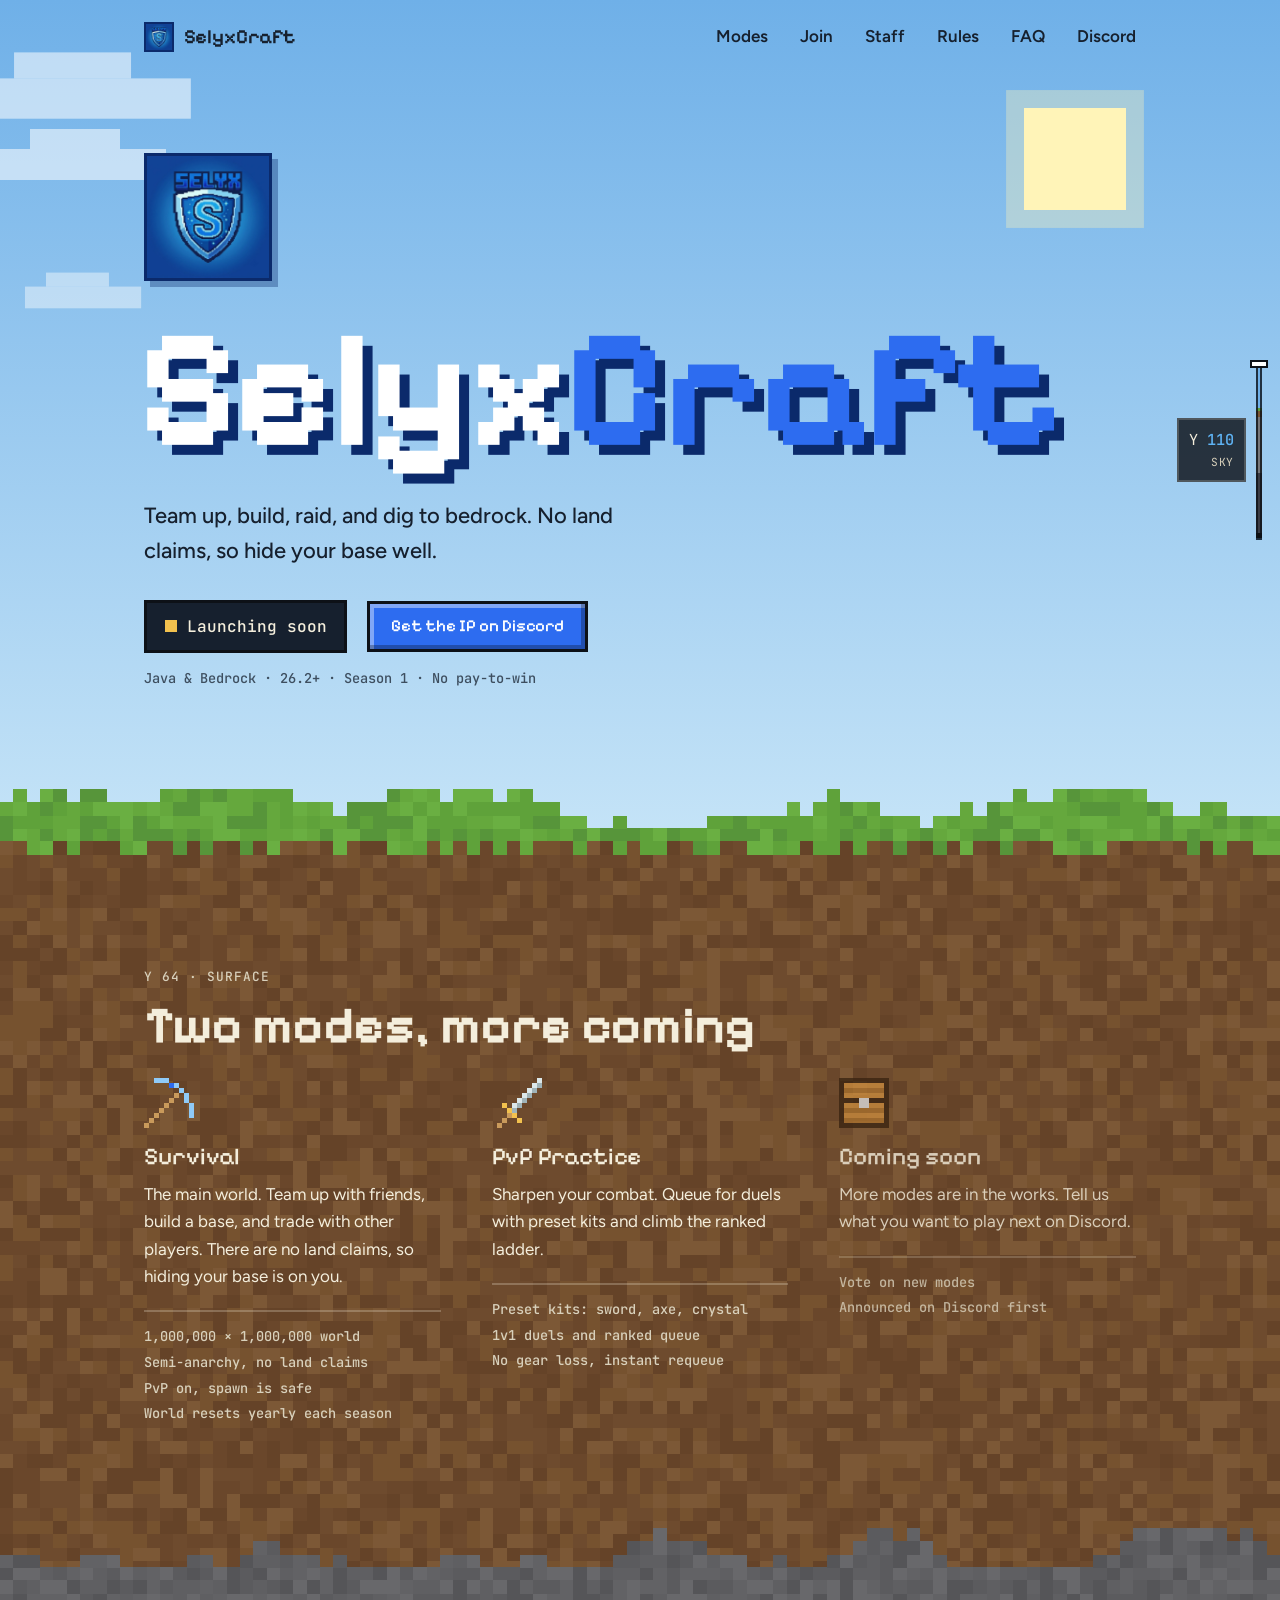
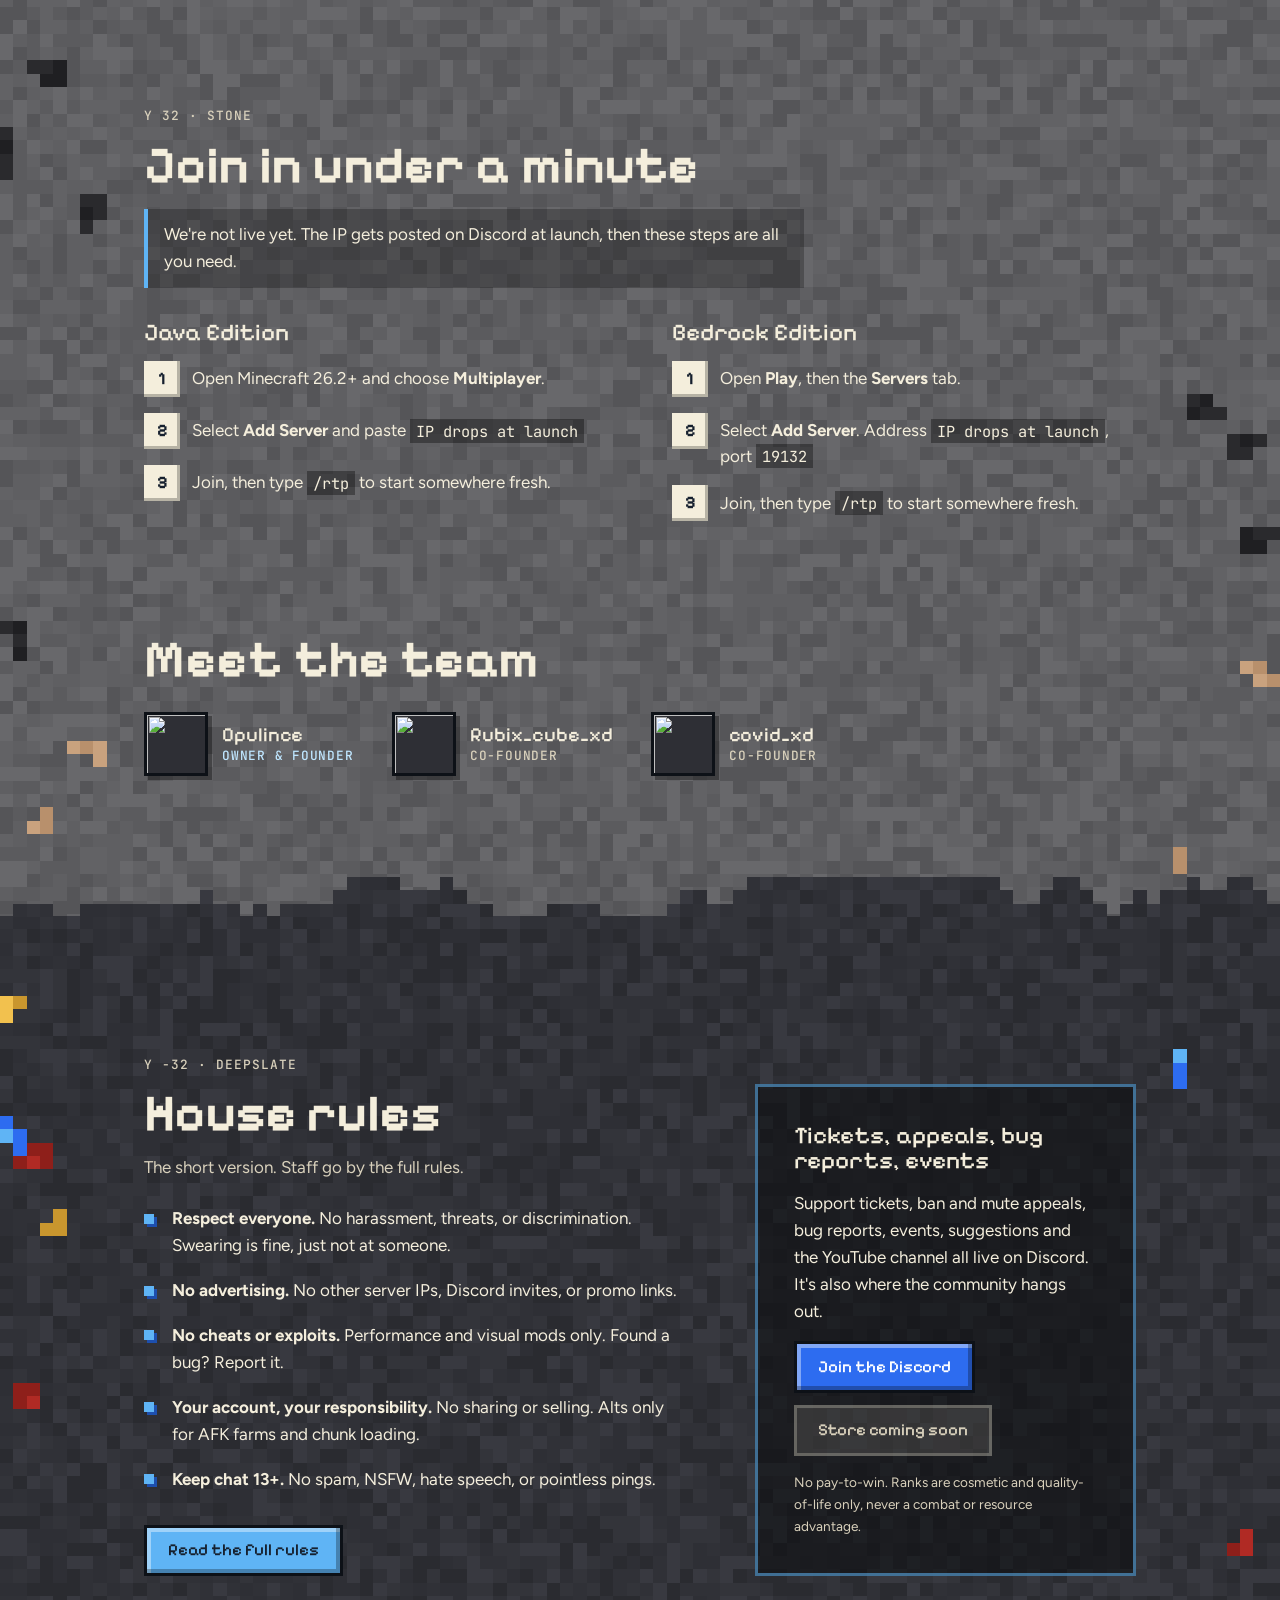
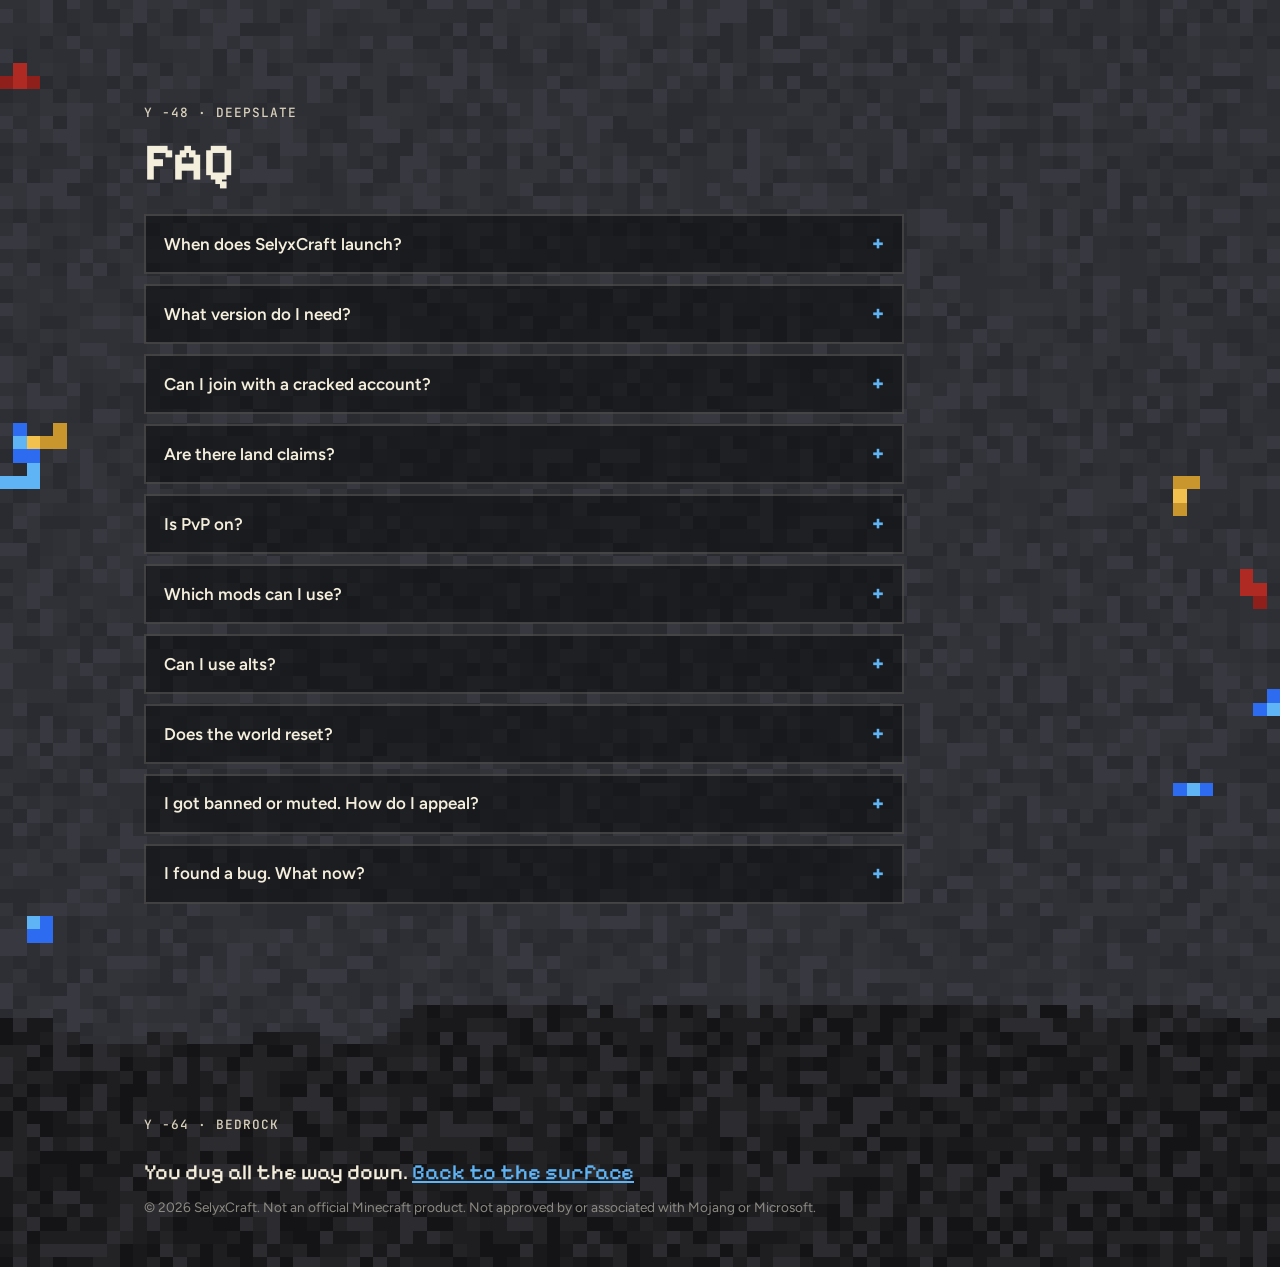
==== commit d153de36: "Clarify store note: ranks are cosmetic and QoL only Co-Authored-By: Claude Opus 5.5 <noreply@anthrop" ====
--- a/index.html
+++ b/index.html
@@ -156,7 +156,7 @@
             <a class="btn btn-gold" data-discord href="#">Join the Discord</a>
             <a class="btn btn-diamond" data-store href="#">Visit the store</a>
           </div>
-          <p class="store-note">No pay-to-win. Nothing in the store will ever give a gameplay advantage.</p>
+          <p class="store-note">No pay-to-win. Ranks are cosmetic and quality-of-life only, never a combat or resource advantage.</p>
         </div>
       </div>
 
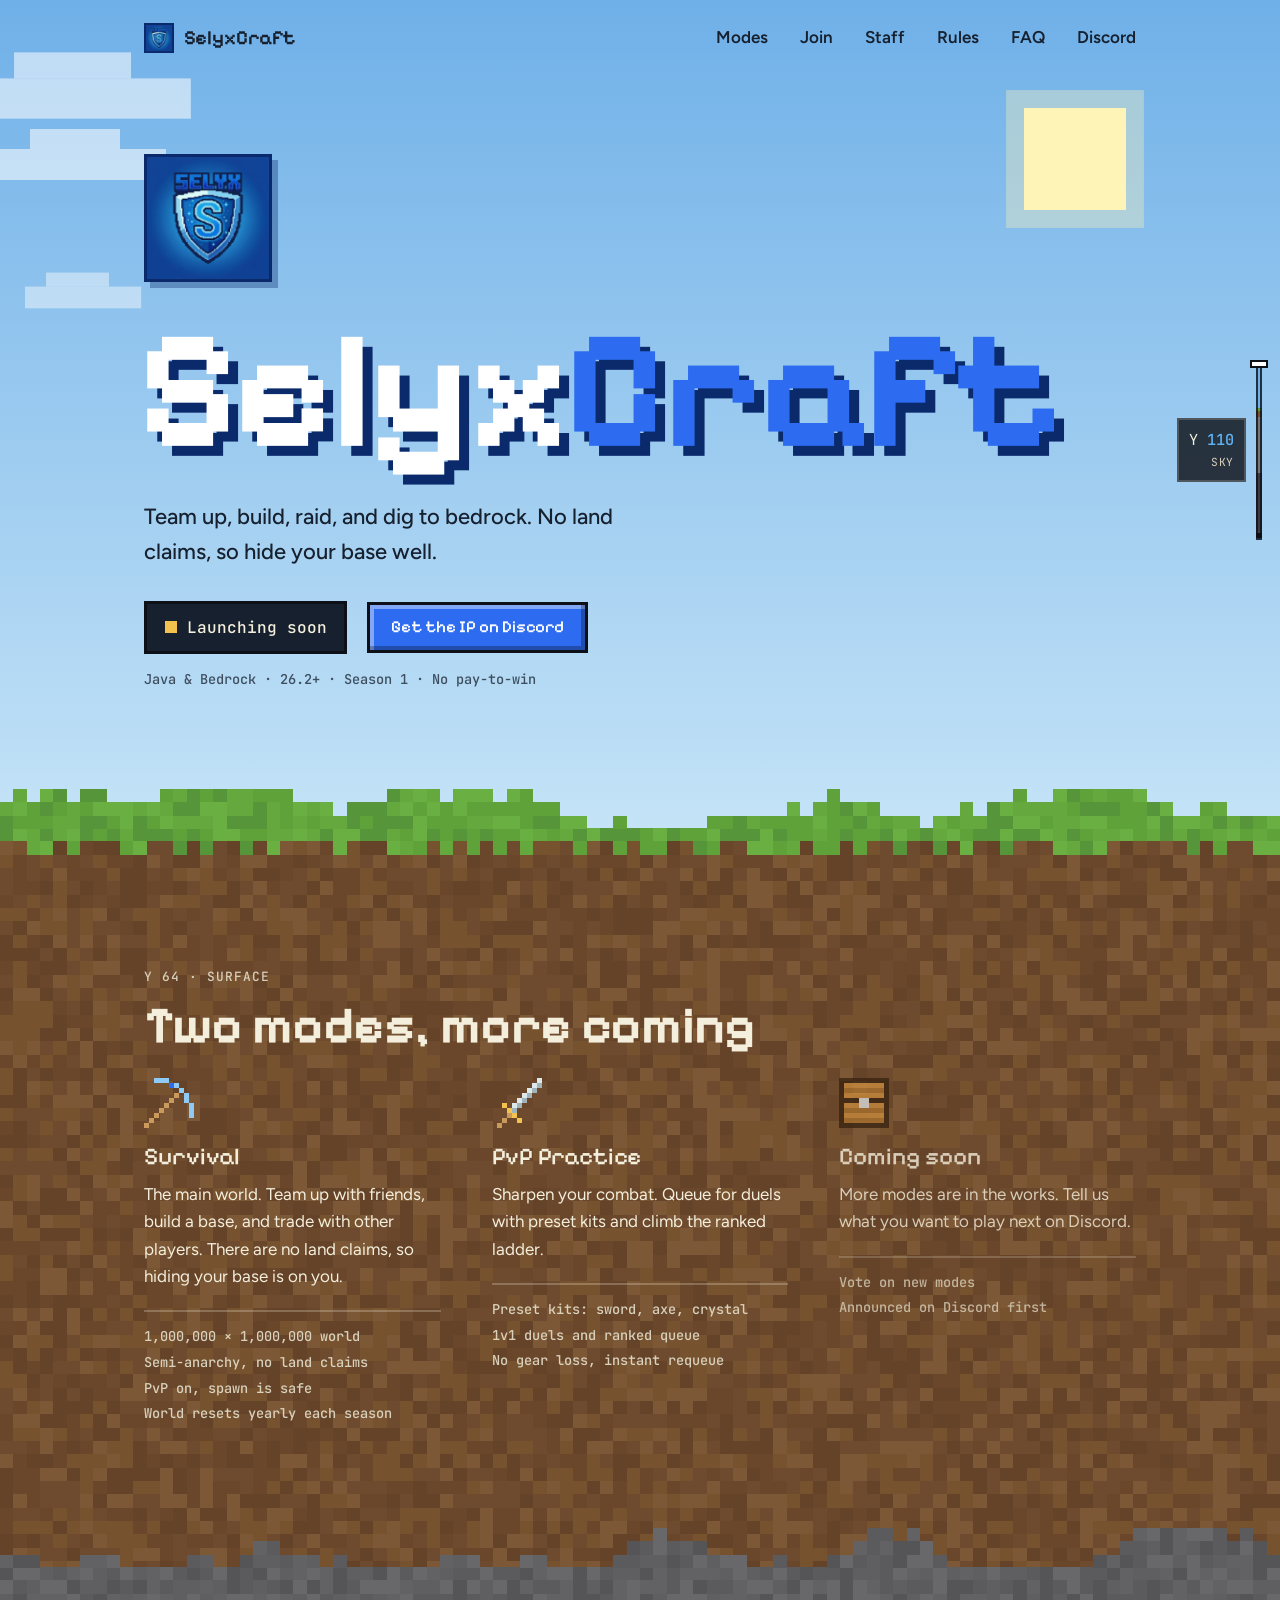
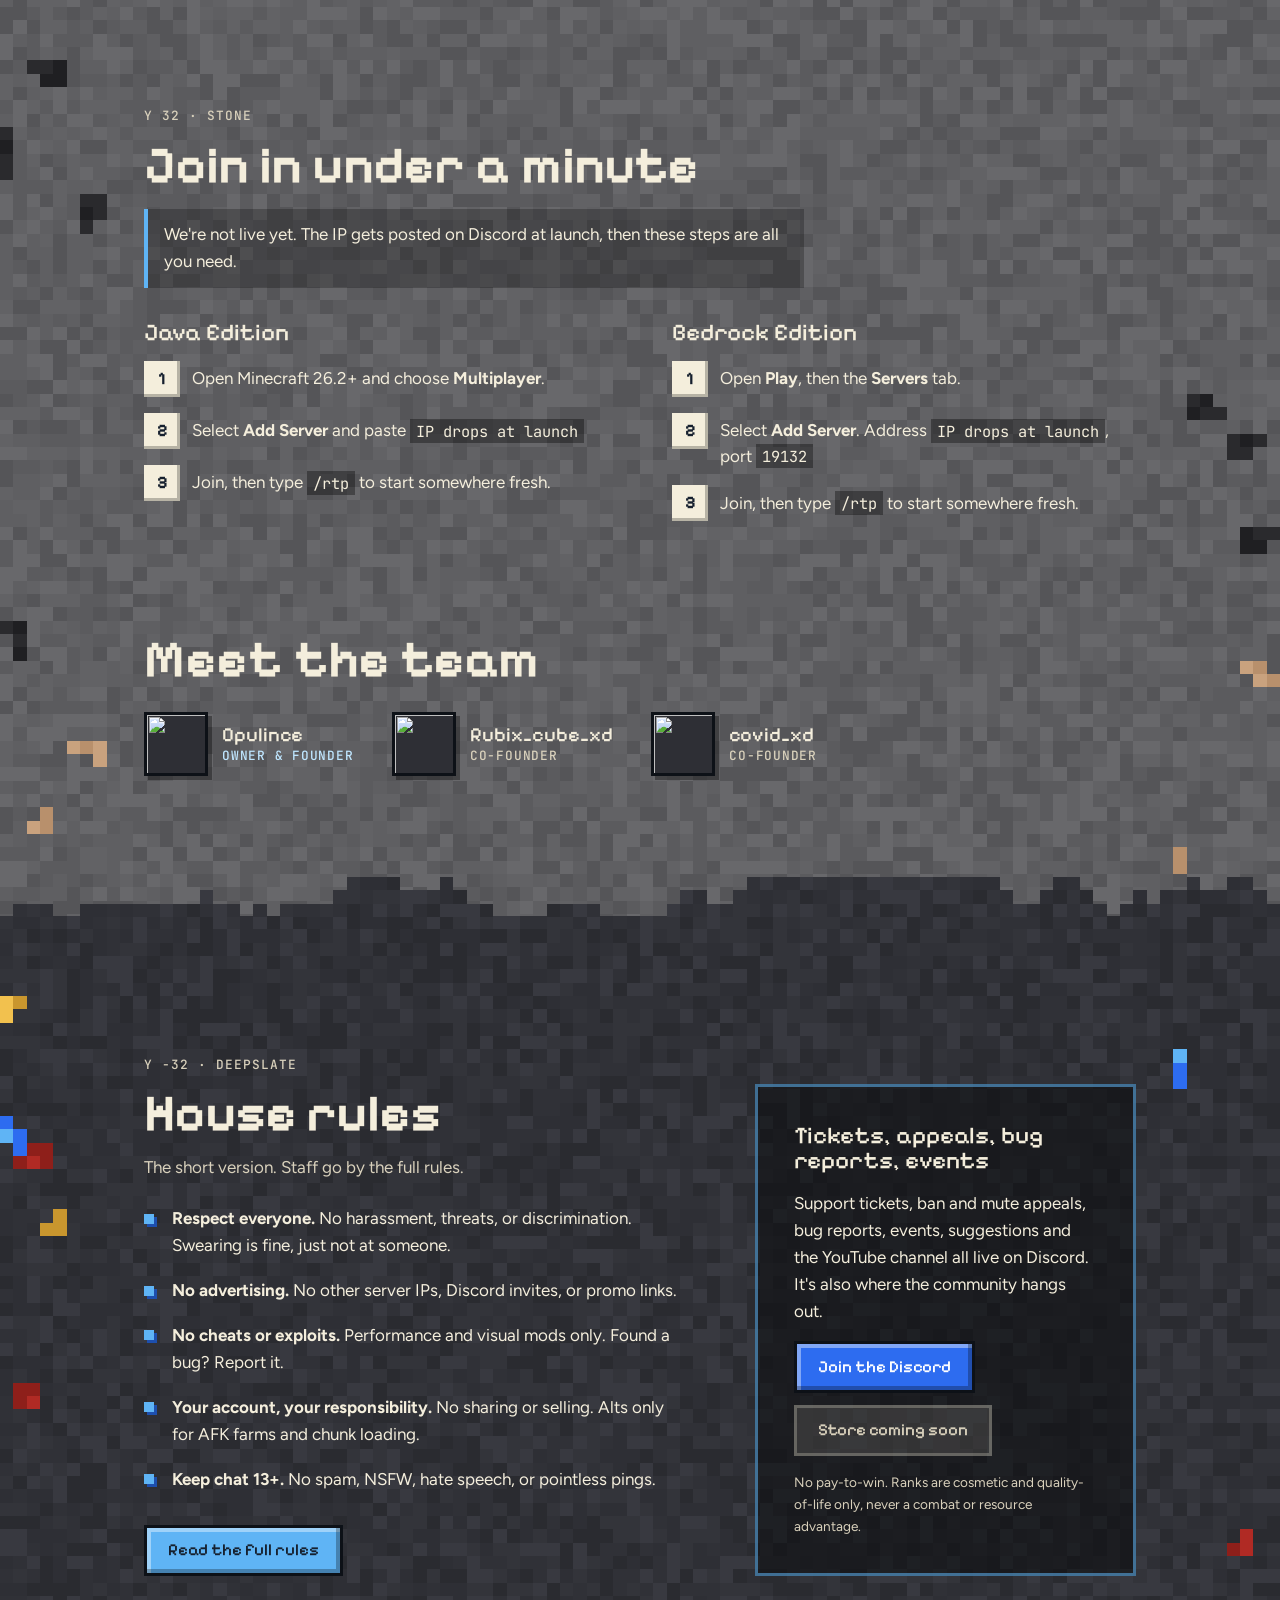
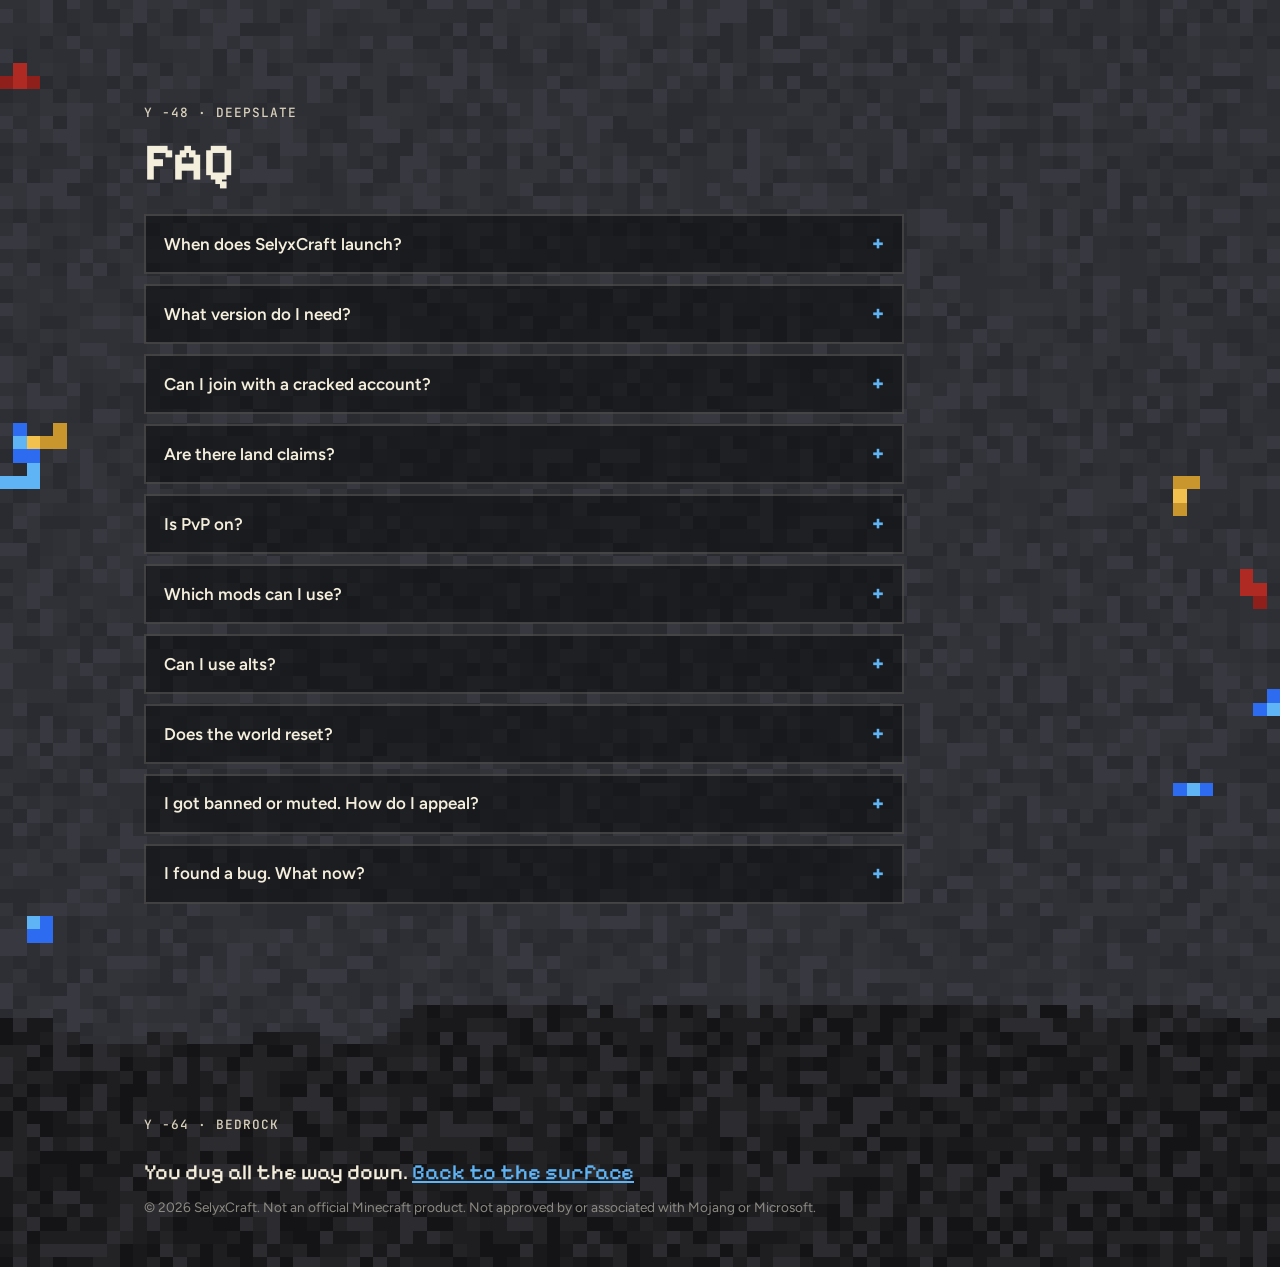
==== commit f26ab7f3: "Pin the nav to the top of the screen The nav scrolled away with the hero, so reaching the menu from " ====
--- a/index.html
+++ b/index.html
@@ -10,6 +10,7 @@
   <link href="https://fonts.googleapis.com/css2?family=Figtree:wght@400;500;600&family=JetBrains+Mono:wght@500&family=Pixelify+Sans:wght@500;700&display=swap" rel="stylesheet">
   <link rel="icon" href="assets/logo.webp" type="image/webp">
   <link rel="stylesheet" href="styles.css">
+  <script>document.documentElement.classList.add("js")</script>
 </head>
 <body>
   <a class="skip" href="#modes">Skip to content</a>
@@ -28,18 +29,21 @@
     <div class="cloud c2" aria-hidden="true"></div>
     <div class="cloud c3" aria-hidden="true"></div>
 
-    <nav class="nav wrap" aria-label="Main">
-      <a class="brand" href="#top"><img class="brand-logo" src="assets/logo.webp" alt="" width="28" height="28" onerror="this.replaceWith(Object.assign(document.createElement('span'),{className:'brand-block'}))">SelyxCraft</a>
-      <ul>
-        <li class="hide-sm"><a href="#modes">Modes</a></li>
-        <li class="hide-sm"><a href="#join">Join</a></li>
-        <li class="hide-sm"><a href="#staff">Staff</a></li>
-        <li class="hide-sm"><a href="rules.html">Rules</a></li>
-        <li class="hide-sm"><a href="#faq">FAQ</a></li>
-        <li class="hide-sm"><a data-store href="#">Store</a></li>
-        <li><a data-discord href="#">Discord</a></li>
-      </ul>
-    </nav>
+    <div class="topbar">
+      <nav class="nav wrap" aria-label="Main">
+        <a class="brand" href="#top"><img class="brand-logo" src="assets/logo.webp" alt="" width="28" height="28" onerror="this.replaceWith(Object.assign(document.createElement('span'),{className:'brand-block'}))">SelyxCraft</a>
+        <button class="nav-toggle" type="button" aria-expanded="false" aria-controls="navMenu" aria-label="Open menu"><span></span><span></span><span></span></button>
+        <ul id="navMenu">
+          <li class="hide-sm"><a href="#modes">Modes</a></li>
+          <li class="hide-sm"><a href="#join">Join</a></li>
+          <li class="hide-sm"><a href="#staff">Staff</a></li>
+          <li class="hide-sm"><a href="rules.html">Rules</a></li>
+          <li class="hide-sm"><a href="#faq">FAQ</a></li>
+          <li class="hide-sm"><a data-store href="#">Store</a></li>
+          <li><a data-discord href="#">Discord</a></li>
+        </ul>
+      </nav>
+    </div>
 
     <div class="hero wrap" id="top">
       <img class="hero-logo" src="assets/logo.webp" alt="SelyxCraft shield logo" width="1024" height="1024">
--- a/styles.css
+++ b/styles.css
@@ -20,6 +20,7 @@
 
   --cell: calc(100vw / 96);
   --gutter: clamp(16px, 5vw, 64px);
+  --nav-h: 76px;
 }
 
 *, *::before, *::after { box-sizing: border-box; }
@@ -27,6 +28,7 @@
 [hidden] { display: none !important; }
 
 html { scroll-behavior: smooth; }
+html.js { scroll-padding-top: calc(var(--nav-h) + 12px); }
 
 body {
   margin: 0;
@@ -101,13 +103,42 @@
 .nav {
   position: relative; z-index: 2;
   display: flex; align-items: center; justify-content: space-between;
-  padding-block: 22px;
+  min-height: var(--nav-h);
+}
+
+/* Pinned bar: transparent over the sky, solid once you dig into the layers. */
+.js .topbar {
+  position: fixed; top: 0; left: 0; right: 0; z-index: 30;
+  border-bottom: 3px solid transparent;
+  transition: background-color 0.2s, border-color 0.2s, box-shadow 0.2s;
+}
+.js .sky { padding-top: var(--nav-h); }
+.js .topbar[data-scrolled] {
+  background: rgba(22, 32, 46, 0.97);
+  border-bottom-color: #0d1117;
+  box-shadow: 0 4px 0 rgba(0, 0, 0, 0.3);
+  color: var(--cream);
 }
 .nav ul { display: flex; gap: clamp(14px, 3vw, 32px); list-style: none; margin: 0; padding: 0; }
 .nav a { font-weight: 600; text-decoration: none; }
 .nav ul a:hover { text-decoration: underline; text-underline-offset: 4px; text-decoration-thickness: 2px; }
 .brand { display: flex; align-items: center; gap: 10px; font: 700 1.25rem var(--f-display); }
 .brand-logo { width: 30px; height: 30px; border: 2px solid var(--navy); }
+
+.nav-toggle {
+  display: none;
+  width: 44px; height: 44px;
+  padding: 0;
+  flex-direction: column; justify-content: center; align-items: center; gap: 5px;
+  background: var(--ink);
+  border: 3px solid #0d1117;
+  box-shadow: inset -3px -3px 0 rgba(0, 0, 0, 0.35), inset 3px 3px 0 rgba(255, 255, 255, 0.12);
+  cursor: pointer;
+}
+.nav-toggle span { display: block; width: 20px; height: 3px; background: var(--cream); transition: transform 0.15s, opacity 0.15s; }
+.nav-toggle[aria-expanded="true"] span:nth-child(1) { transform: translateY(8px) rotate(45deg); }
+.nav-toggle[aria-expanded="true"] span:nth-child(2) { opacity: 0; }
+.nav-toggle[aria-expanded="true"] span:nth-child(3) { transform: translateY(-8px) rotate(-45deg); }
 
 .hero-logo {
   display: block;
@@ -408,7 +439,28 @@
   .depth { display: none; }
 }
 @media (max-width: 560px) {
-  .hide-sm { display: none; }
+  :root { --nav-h: 72px; }
+  html:not(.js) .hide-sm { display: none; }
+  .js .nav { flex-wrap: wrap; row-gap: 14px; }
+  .js .nav-toggle { display: flex; }
+  .js .nav ul { display: none; }
+  .js .nav[data-open] { padding-block: 14px; }
+  .js .nav[data-open] ul {
+    display: flex; flex-direction: column; gap: 0;
+    flex-basis: 100%;
+    max-height: calc(100svh - var(--nav-h) - 24px);
+    overflow-y: auto;
+    background: var(--ink);
+    border: 3px solid #0d1117;
+    box-shadow: 6px 6px 0 rgba(11, 42, 107, 0.35);
+  }
+  .js .nav ul li + li { border-top: 2px solid rgba(244, 238, 220, 0.12); }
+  .js .nav ul a {
+    display: flex; align-items: center;
+    min-height: 48px; padding: 0 16px;
+    color: var(--cream);
+  }
+  .js .nav ul a[aria-current="page"] { box-shadow: inset 4px 0 0 var(--diamond); color: var(--diamond); }
   .ip { width: 100%; }
   .ip code { flex: 1; padding: 0.85rem; font-size: 0.95rem; }
   .sun { top: 90px; right: 20px; }
@@ -420,5 +472,6 @@
 @media (prefers-reduced-motion: reduce) {
   html { scroll-behavior: auto; }
   .cloud, .status .dot, .prelaunch-tag .dot { animation: none !important; }
+  .nav-toggle span, .js .topbar { transition: none; }
   .btn { transition: none; }
 }
